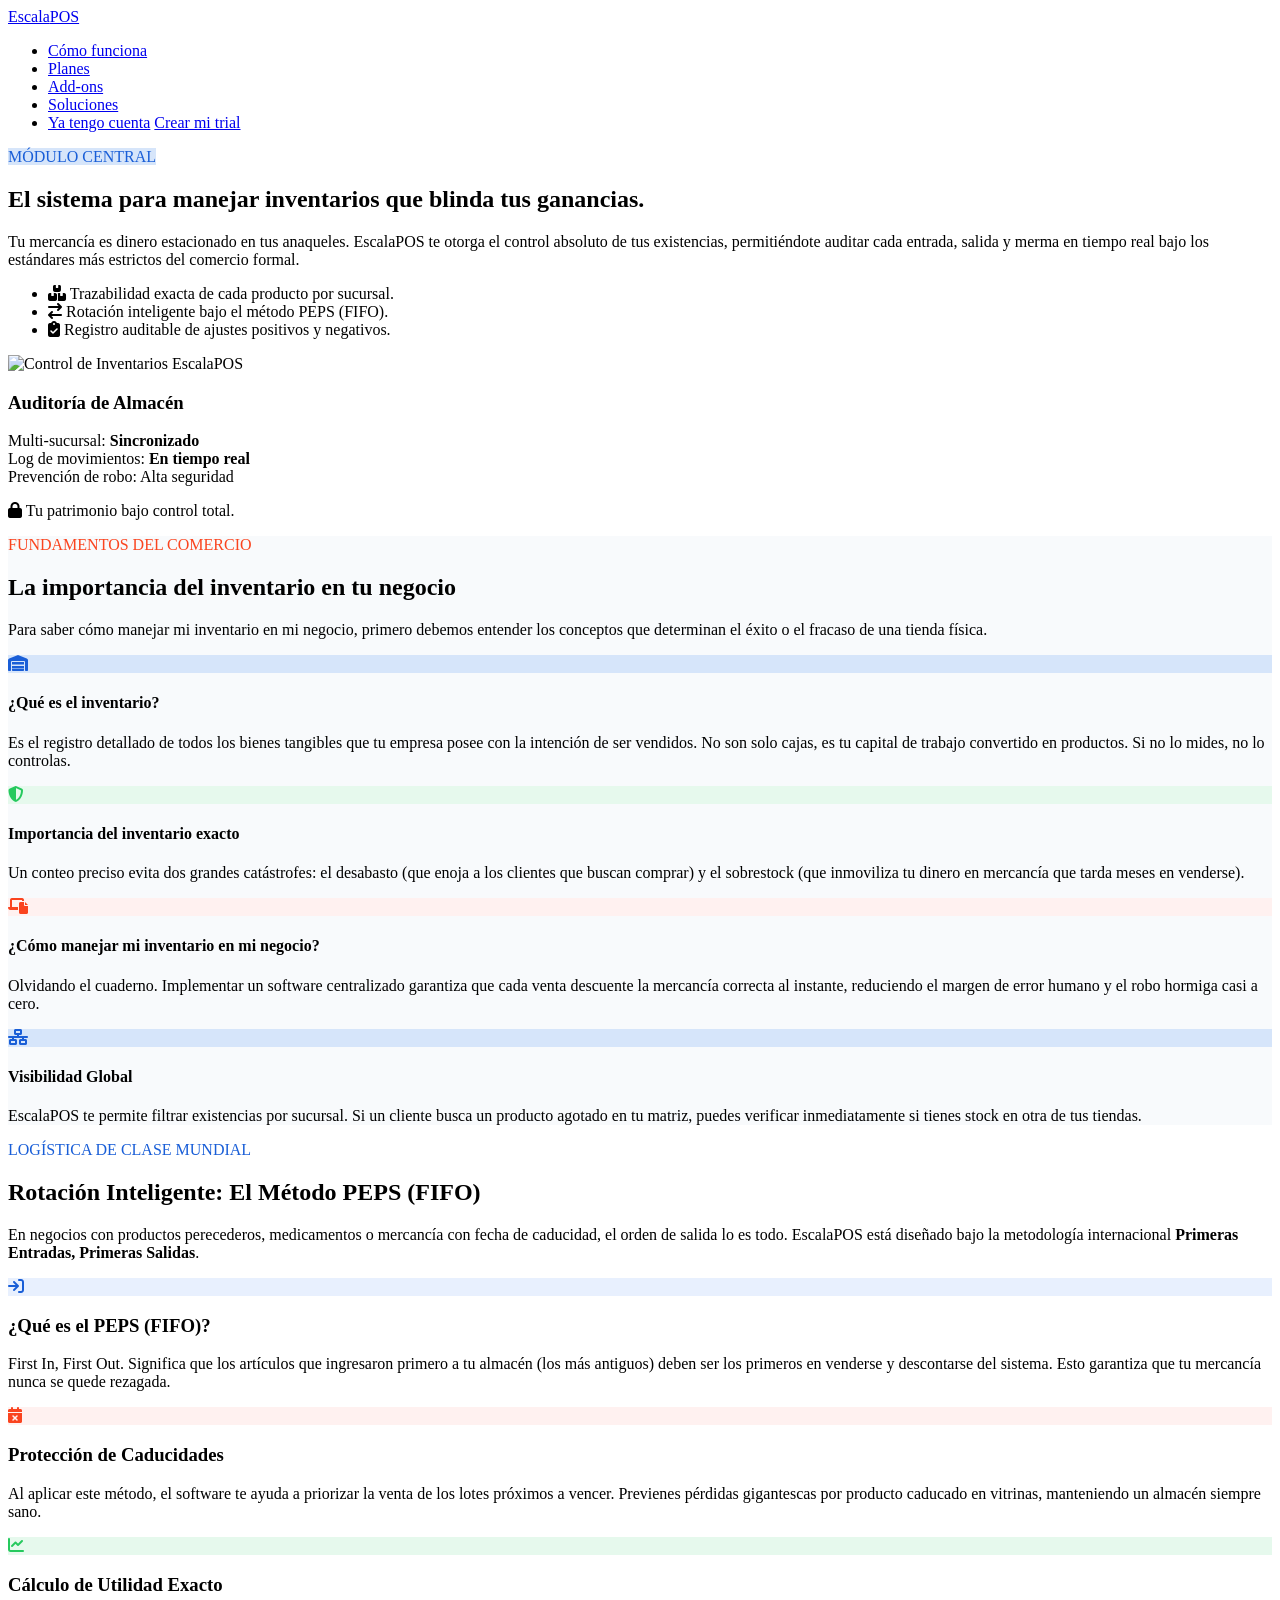
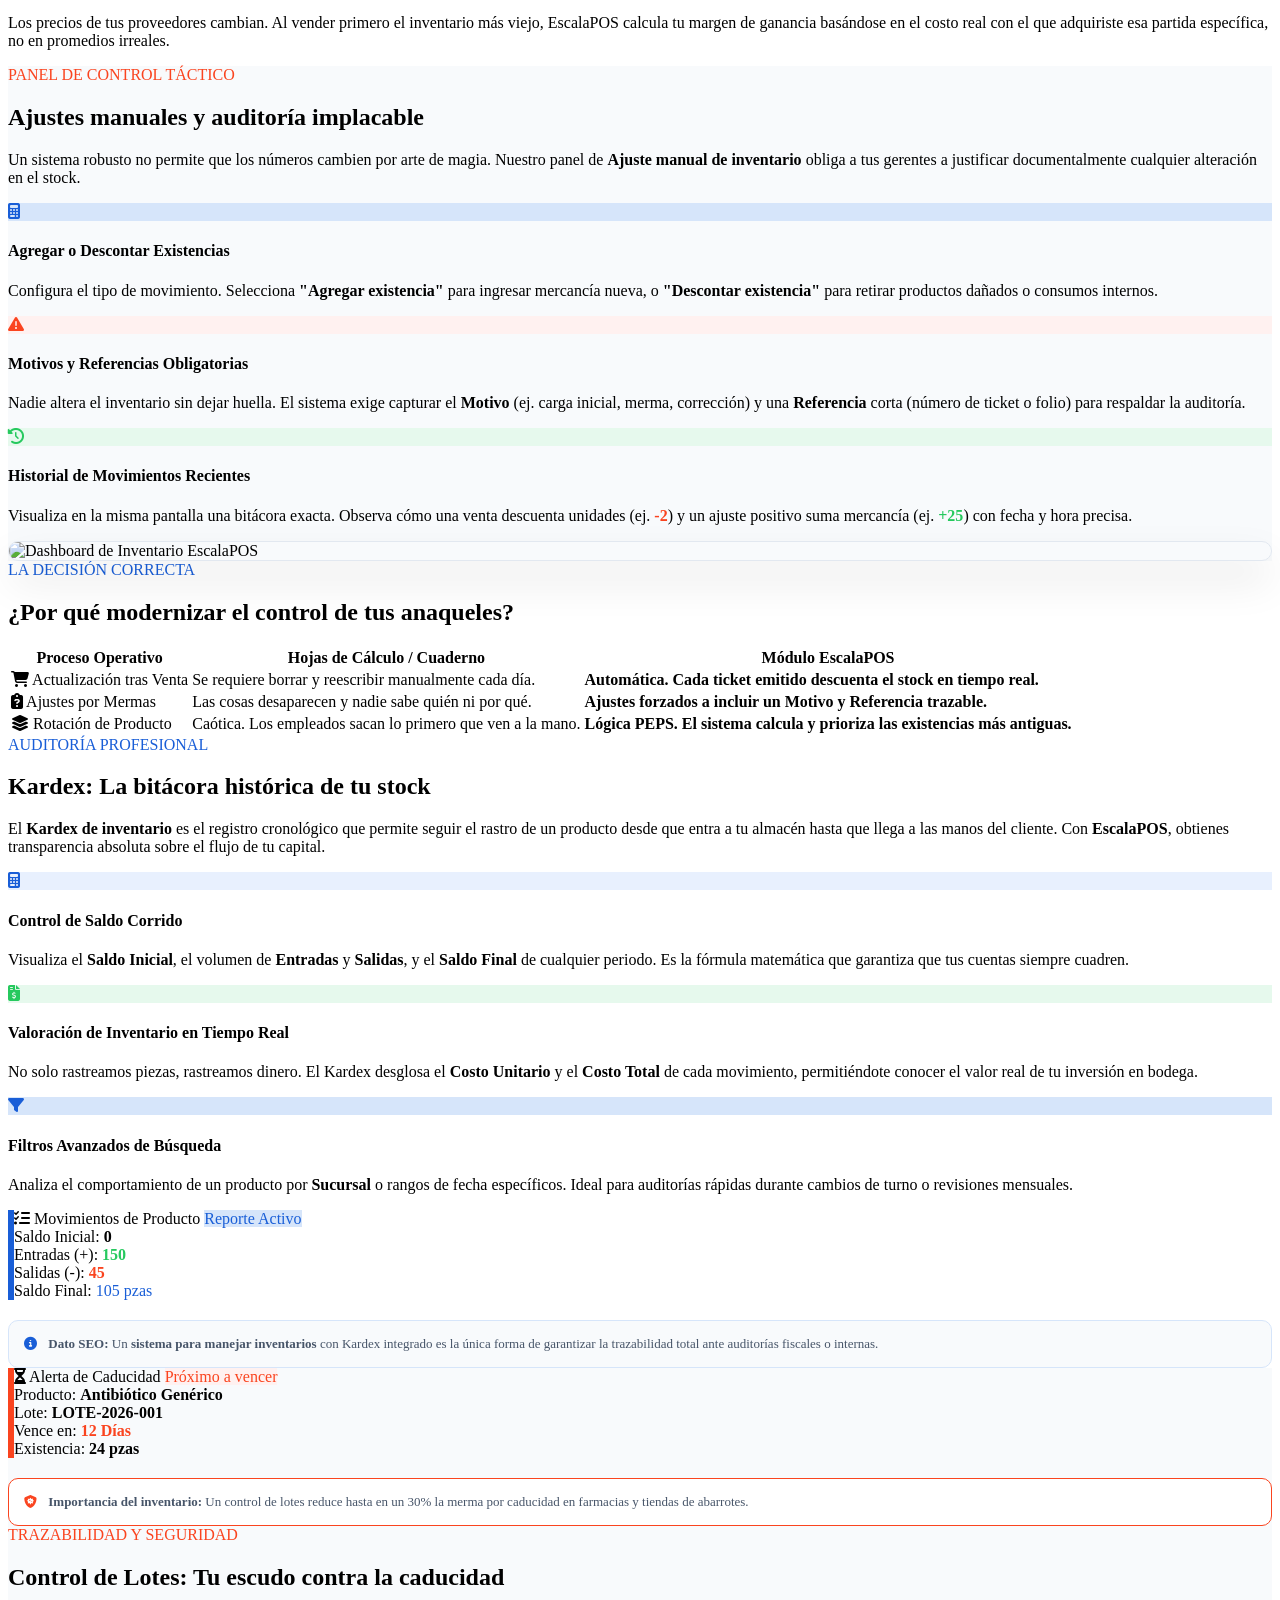
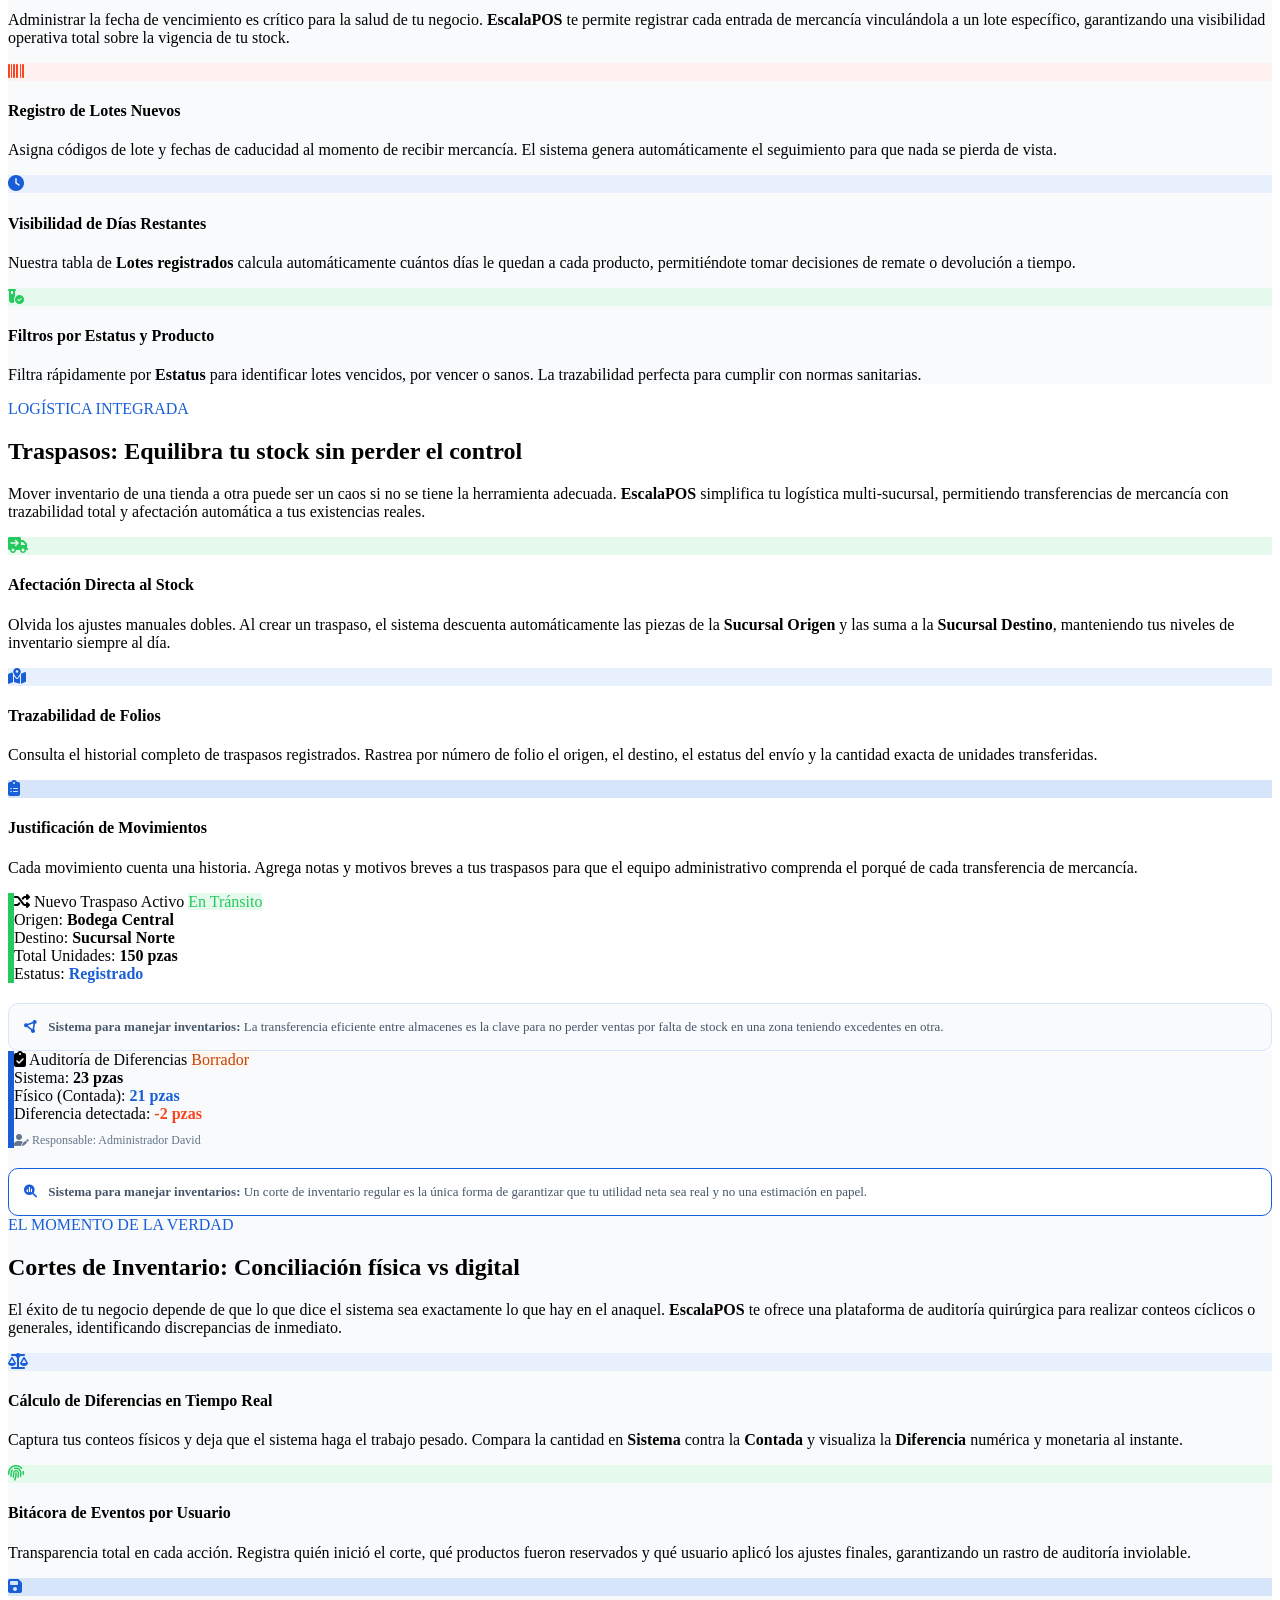
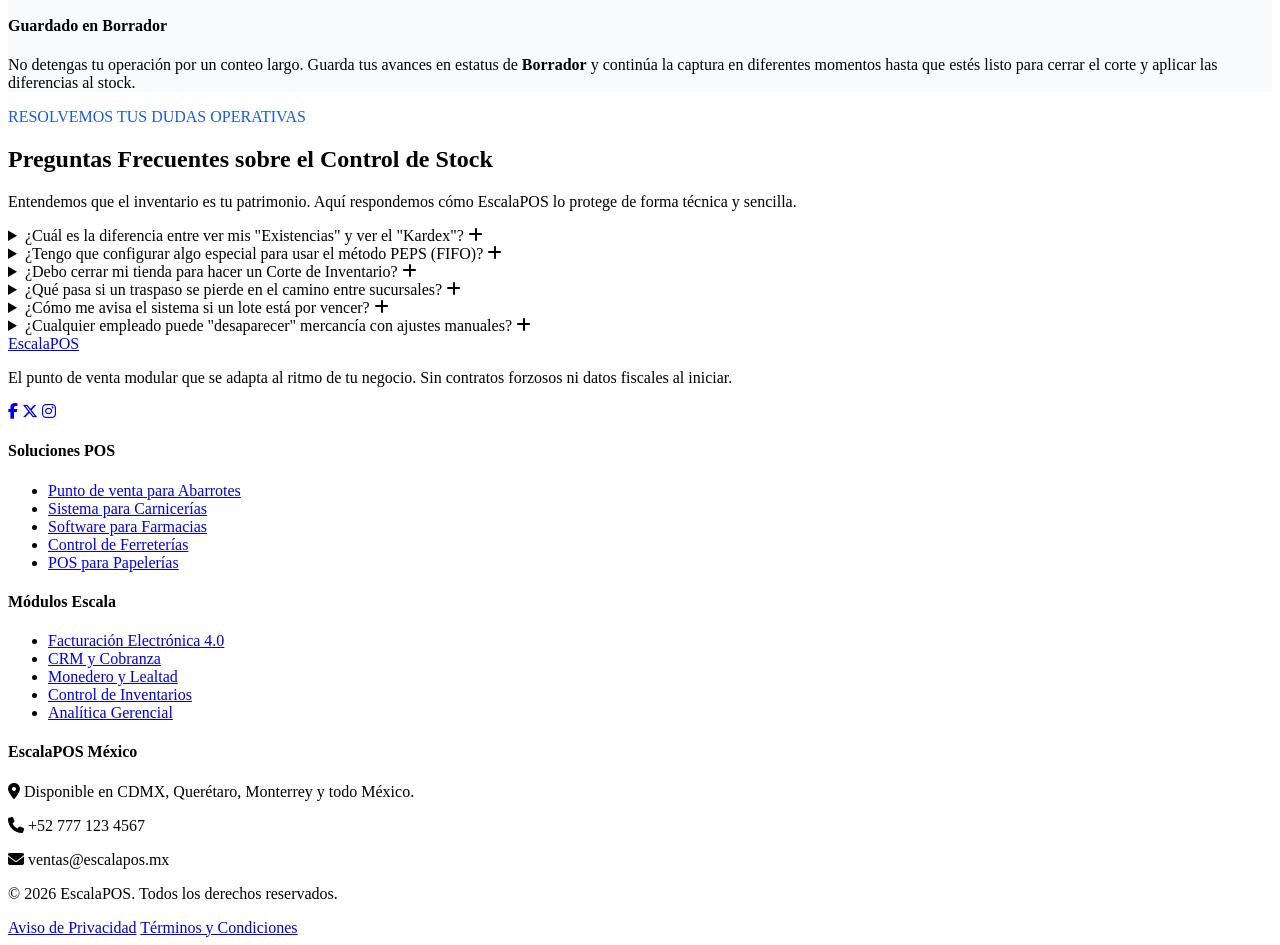
==== ModulosEscala/control-inventario.html @ 268d6146 "sitio web EscalaPos" ====
<!DOCTYPE html>
<html lang="es">
<head>
    <meta charset="UTF-8">
    <meta name="viewport" content="width=device-width, initial-scale=1.0">
    <title>Sistema para Manejar Inventarios y Control PEPS | EscalaPOS</title>
    <meta name="description" content="Descubre cómo manejar el inventario de tu negocio con EscalaPOS. Control exacto de existencias, método PEPS (FIFO) y auditoría en tiempo real.">
    <link href="https://fonts.googleapis.com/css2?family=Poppins:wght@300;400;500;600;700;800&display=swap" rel="stylesheet">
    <link rel="stylesheet" href="https://cdnjs.cloudflare.com/ajax/libs/font-awesome/6.5.1/css/all.min.css">
    <link rel="stylesheet" href="styles.css">
</head>
<body>

    <header class="main-navbar">
    <div class="container nav-container">
        <a href="#" class="logo">Escala<span>POS</span></a>
        
        <div class="menu-toggle" id="mobile-menu">
            <span class="bar"></span>
            <span class="bar"></span>
            <span class="bar"></span>
        </div>

        <nav class="nav-menu">
            <ul class="nav-list">
                <li><a href="#pasos" class="nav-link">Cómo funciona</a></li>
                <li><a href="#precios" class="nav-link">Planes</a></li>
                <li><a href="#modulos" class="nav-link">Add-ons</a></li>
                <li><a href="#soluciones" class="nav-link">Soluciones</a></li>
                <li class="nav-btns">
                    <a href="#" class="btn-login">Ya tengo cuenta</a>
                    <a href="#" class="btn-trial-nav">Crear mi trial</a>
                </li>
            </ul>
        </nav>
    </div>
</header>

    <section class="hero-extension">
        <div class="container grid-hero">
            <div class="hero-text">
                <span class="badge-trial" style="background-color: #d6e5fa; color: #195ed7;">MÓDULO CENTRAL</span>
                <h1>El <strong>sistema para manejar inventarios</strong> que blinda tus ganancias.</h1>
                <p>Tu mercancía es dinero estacionado en tus anaqueles. EscalaPOS te otorga el control absoluto de tus existencias, permitiéndote auditar cada entrada, salida y merma en tiempo real bajo los estándares más estrictos del comercio formal.</p>
                
                <ul class="hero-bullets">
                    <li><i class="fa-solid fa-boxes-stacked"></i> Trazabilidad exacta de cada producto por sucursal.</li>
                    <li><i class="fa-solid fa-arrow-right-arrow-left"></i> Rotación inteligente bajo el método PEPS (FIFO).</li>
                    <li><i class="fa-solid fa-clipboard-check"></i> Registro auditable de ajustes positivos y negativos.</li>
                </ul>
            </div>

            <div class="preselection-container">
                <div class="preselection-flex">
                    <div class="preselection-image">
                        <img src="https://via.placeholder.com/500x400/e8f0fe/195ed7?text=EscalaPOS+Inventarios" alt="Control de Inventarios EscalaPOS">
                    </div>
                    <div class="preselection-card">
                        <div class="pre-header">
                            <h3>Auditoría de Almacén</h3>
                        </div>
                        <div class="pre-body">
                            <div class="pre-item">
                                <span>Multi-sucursal:</span>
                                <strong>Sincronizado</strong>
                            </div>
                            <div class="pre-item">
                                <span>Log de movimientos:</span>
                                <strong>En tiempo real</strong>
                            </div>
                            <div class="pre-item">
                                <span>Prevención de robo:</span>
                                <span class="text-muted">Alta seguridad</span>
                            </div>
                        </div>
                        <div class="pre-footer">
                            <p><i class="fa-solid fa-lock"></i> Tu patrimonio bajo control total.</p>
                        </div>
                    </div>
                </div>
            </div>
        </div>
    </section>

    <section class="challenges-section" id="conceptos-seo" style="background-color: #f8fafc;">
        <div class="container">
            <div class="section-header text-center">
                <span class="sub-title" style="color: #fa441f;">FUNDAMENTOS DEL COMERCIO</span>
                <h2 class="section-title">La importancia del inventario en tu negocio</h2>
                <p class="section-desc">Para saber cómo manejar mi inventario en mi negocio, primero debemos entender los conceptos que determinan el éxito o el fracaso de una tienda física.</p>
            </div>

            <div class="challenges-compact-grid">
                <div class="challenge-row">
                    <div class="chal-icon" style="background: #d6e5fa; color: #195ed7;">
                        <i class="fa-solid fa-warehouse"></i>
                    </div>
                    <div class="chal-text">
                        <h4>¿Qué es el inventario?</h4>
                        <p>Es el registro detallado de todos los bienes tangibles que tu empresa posee con la intención de ser vendidos. No son solo cajas, es tu capital de trabajo convertido en productos. Si no lo mides, no lo controlas.</p>
                    </div>
                </div>

                <div class="challenge-row">
                    <div class="chal-icon" style="background: #e6f9ed; color: #26c95e;">
                        <i class="fa-solid fa-shield-halved"></i>
                    </div>
                    <div class="chal-text">
                        <h4>Importancia del inventario exacto</h4>
                        <p>Un conteo preciso evita dos grandes catástrofes: el desabasto (que enoja a los clientes que buscan comprar) y el sobrestock (que inmoviliza tu dinero en mercancía que tarda meses en venderse).</p>
                    </div>
                </div>

                <div class="challenge-row">
                    <div class="chal-icon" style="background: #fff1f0; color: #fa441f;">
                        <i class="fa-solid fa-laptop-file"></i>
                    </div>
                    <div class="chal-text">
                        <h4>¿Cómo manejar mi inventario en mi negocio?</h4>
                        <p>Olvidando el cuaderno. Implementar un software centralizado garantiza que cada venta descuente la mercancía correcta al instante, reduciendo el margen de error humano y el robo hormiga casi a cero.</p>
                    </div>
                </div>

                <div class="challenge-row">
                    <div class="chal-icon" style="background: #d6e5fa; color: #195ed7;">
                        <i class="fa-solid fa-network-wired"></i>
                    </div>
                    <div class="chal-text">
                        <h4>Visibilidad Global</h4>
                        <p>EscalaPOS te permite filtrar existencias por sucursal. Si un cliente busca un producto agotado en tu matriz, puedes verificar inmediatamente si tienes stock en otra de tus tiendas.</p>
                    </div>
                </div>
            </div>
        </div>
    </section>

    <section class="pos-importance" id="metodo-peps" style="background-color: #ffffff;">
        <div class="container">
            <div class="section-header text-center">
                <span class="sub-title" style="color: #195ed7;">LOGÍSTICA DE CLASE MUNDIAL</span>
                <h2 class="section-title">Rotación Inteligente: El Método PEPS (FIFO)</h2>
                <p class="section-desc">En negocios con productos perecederos, medicamentos o mercancía con fecha de caducidad, el orden de salida lo es todo. EscalaPOS está diseñado bajo la metodología internacional <strong>Primeras Entradas, Primeras Salidas</strong>.</p>
            </div>

            <div class="importance-grid">
                
                <div class="importance-card">
                    <div class="card-icon-circle" style="background: #e8f0fe; color: #195ed7;">
                        <i class="fa-solid fa-arrow-right-to-bracket"></i>
                    </div>
                    <h3>¿Qué es el PEPS (FIFO)?</h3>
                    <p>First In, First Out. Significa que los artículos que ingresaron primero a tu almacén (los más antiguos) deben ser los primeros en venderse y descontarse del sistema. Esto garantiza que tu mercancía nunca se quede rezagada.</p>
                </div>

                <div class="importance-card">
                    <div class="card-icon-circle" style="background: #fff1f0; color: #fa441f;">
                        <i class="fa-solid fa-calendar-xmark"></i>
                    </div>
                    <h3>Protección de Caducidades</h3>
                    <p>Al aplicar este método, el software te ayuda a priorizar la venta de los lotes próximos a vencer. Previenes pérdidas gigantescas por producto caducado en vitrinas, manteniendo un almacén siempre sano.</p>
                </div>

                <div class="importance-card">
                    <div class="card-icon-circle" style="background: #e6f9ed; color: #26c95e;">
                        <i class="fa-solid fa-chart-line"></i>
                    </div>
                    <h3>Cálculo de Utilidad Exacto</h3>
                    <p>Los precios de tus proveedores cambian. Al vender primero el inventario más viejo, EscalaPOS calcula tu margen de ganancia basándose en el costo real con el que adquiriste esa partida específica, no en promedios irreales.</p>
                </div>

            </div>
        </div>
    </section>

    <section class="cash-control-section" id="ajustes-manuales" style="background-color: #f8fafc;">
        <div class="container">
            <div class="grid-control">
                <div class="control-content">
                    <span class="sub-title" style="color: #fa441f;">PANEL DE CONTROL TÁCTICO</span>
                    <h2 class="section-title">Ajustes manuales y auditoría implacable</h2>
                    <p class="section-desc">Un sistema robusto no permite que los números cambien por arte de magia. Nuestro panel de <strong>Ajuste manual de inventario</strong> obliga a tus gerentes a justificar documentalmente cualquier alteración en el stock.</p>
                    
                    <div class="importance-list">
                        <div class="challenge-row" style="margin-bottom: 15px;">
                            <div class="chal-icon" style="background: #d6e5fa; color: #195ed7;">
                                <i class="fa-solid fa-calculator"></i>
                            </div>
                            <div class="chal-text">
                                <h4>Agregar o Descontar Existencias</h4>
                                <p>Configura el tipo de movimiento. Selecciona <strong>"Agregar existencia"</strong> para ingresar mercancía nueva, o <strong>"Descontar existencia"</strong> para retirar productos dañados o consumos internos.</p>
                            </div>
                        </div>

                        <div class="challenge-row" style="margin-bottom: 15px;">
                            <div class="chal-icon" style="background: #fff1f0; color: #fa441f;">
                                <i class="fa-solid fa-triangle-exclamation"></i>
                            </div>
                            <div class="chal-text">
                                <h4>Motivos y Referencias Obligatorias</h4>
                                <p>Nadie altera el inventario sin dejar huella. El sistema exige capturar el <strong>Motivo</strong> (ej. carga inicial, merma, corrección) y una <strong>Referencia</strong> corta (número de ticket o folio) para respaldar la auditoría.</p>
                            </div>
                        </div>

                        <div class="challenge-row">
                            <div class="chal-icon" style="background: #e6f9ed; color: #26c95e;">
                                <i class="fa-solid fa-clock-rotate-left"></i>
                            </div>
                            <div class="chal-text">
                                <h4>Historial de Movimientos Recientes</h4>
                                <p>Visualiza en la misma pantalla una bitácora exacta. Observa cómo una venta descuenta unidades (ej. <span style="color: #fa441f; font-weight: 700;">-2</span>) y un ajuste positivo suma mercancía (ej. <span style="color: #26c95e; font-weight: 700;">+25</span>) con fecha y hora precisa.</p>
                            </div>
                        </div>
                    </div>
                </div>

                <div class="control-visual">
                    <div class="image-placeholder-pharmacy" style="position: relative; border-radius: 20px; overflow: hidden; box-shadow: 0 20px 40px rgba(0,0,0,0.1); border: 1px solid #e2e8f0;">
                        <img src="assets/img/interfaz-inventario-escalapos.png" alt="Dashboard de Inventario EscalaPOS" style="width: 100%; display: block;">
                        
                        <div class="floating-badge" style="position: absolute; top: 20px; right: 20px; background: #195ed7; color: white; padding: 10px 15px; border-radius: 8px; font-weight: 700; font-size: 13px; display: flex; align-items: center; gap: 8px;">
                            <i class="fa-solid fa-shield"></i>
                            <span>Auditoría Activa</span>
                        </div>
                    </div>
                </div>
            </div>
        </div>
    </section>

    <section class="pos-importance" id="comparativa-inventario" style="background-color: #ffffff;">
        <div class="container">
            <div class="section-header text-center">
                <span class="sub-title" style="color: #195ed7;">LA DECISIÓN CORRECTA</span>
                <h2 class="section-title">¿Por qué modernizar el control de tus anaqueles?</h2>
            </div>

            <div class="table-responsive">
                <table class="escala-table">
                    <thead>
                        <tr>
                            <th>Proceso Operativo</th>
                            <th>Hojas de Cálculo / Cuaderno</th>
                            <th class="highlight-col">Módulo EscalaPOS</th>
                        </tr>
                    </thead>
                    <tbody>
                        <tr>
                            <td class="feature-name"><i class="fa-solid fa-cart-shopping"></i> Actualización tras Venta</td>
                            <td>Se requiere borrar y reescribir manualmente cada día.</td>
                            <td class="highlight-col"><strong>Automática. Cada ticket emitido descuenta el stock en tiempo real.</strong></td>
                        </tr>
                        <tr>
                            <td class="feature-name"><i class="fa-solid fa-clipboard-question"></i> Ajustes por Mermas</td>
                            <td>Las cosas desaparecen y nadie sabe quién ni por qué.</td>
                            <td class="highlight-col"><strong>Ajustes forzados a incluir un Motivo y Referencia trazable.</strong></td>
                        </tr>
                        <tr>
                            <td class="feature-name"><i class="fa-solid fa-layer-group"></i> Rotación de Producto</td>
                            <td>Caótica. Los empleados sacan lo primero que ven a la mano.</td>
                            <td class="highlight-col"><strong>Lógica PEPS. El sistema calcula y prioriza las existencias más antiguas.</strong></td>
                        </tr>
                    </tbody>
                </table>
            </div>
        </div>
    </section>
    <section class="cash-control-section" id="kardex-inventario" style="background-color: #ffffff;">
    <div class="container">
        <div class="grid-control">
            <div class="control-content">
                <span class="sub-title" style="color: #195ed7;">AUDITORÍA PROFESIONAL</span>
                <h2 class="section-title">Kardex: La bitácora histórica de tu stock</h2>
                <p class="section-desc">El <strong>Kardex de inventario</strong> es el registro cronológico que permite seguir el rastro de un producto desde que entra a tu almacén hasta que llega a las manos del cliente. Con <strong>EscalaPOS</strong>, obtienes transparencia absoluta sobre el flujo de tu capital.</p>
                
                <div class="importance-list">
                    <div class="challenge-row" style="margin-bottom: 15px;">
                        <div class="chal-icon" style="background: #e8f0fe; color: #195ed7;">
                            <i class="fa-solid fa-calculator"></i>
                        </div>
                        <div class="chal-text">
                            <h4>Control de Saldo Corrido</h4>
                            <p>Visualiza el <strong>Saldo Inicial</strong>, el volumen de <strong>Entradas</strong> y <strong>Salidas</strong>, y el <strong>Saldo Final</strong> de cualquier periodo. Es la fórmula matemática que garantiza que tus cuentas siempre cuadren.</p>
                        </div>
                    </div>

                    <div class="challenge-row" style="margin-bottom: 15px;">
                        <div class="chal-icon" style="background: #e6f9ed; color: #26c95e;">
                            <i class="fa-solid fa-file-invoice-dollar"></i>
                        </div>
                        <div class="chal-text">
                            <h4>Valoración de Inventario en Tiempo Real</h4>
                            <p>No solo rastreamos piezas, rastreamos dinero. El Kardex desglosa el <strong>Costo Unitario</strong> y el <strong>Costo Total</strong> de cada movimiento, permitiéndote conocer el valor real de tu inversión en bodega.</p>
                        </div>
                    </div>

                    <div class="challenge-row">
                        <div class="chal-icon" style="background: #d6e5fa; color: #195ed7;">
                            <i class="fa-solid fa-filter"></i>
                        </div>
                        <div class="chal-text">
                            <h4>Filtros Avanzados de Búsqueda</h4>
                            <p>Analiza el comportamiento de un producto por <strong>Sucursal</strong> o rangos de fecha específicos. Ideal para auditorías rápidas durante cambios de turno o revisiones mensuales.</p>
                        </div>
                    </div>
                </div>
            </div>

            <div class="control-visual">
                <div class="report-card" style="border-left: 6px solid #195ed7;">
                    <div class="report-header">
                        <span><i class="fa-solid fa-list-check"></i> Movimientos de Producto</span>
                        <span class="status-badge" style="background: #d6e5fa; color: #195ed7;">Reporte Activo</span>
                    </div>
                    <div class="report-body">
                        <div class="report-row"><span>Saldo Inicial:</span> <strong>0</strong></div>
                        <div class="report-row"><span>Entradas (+):</span> <strong style="color: #26c95e;">150</strong></div>
                        <div class="report-row"><span>Salidas (-):</span> <strong style="color: #fa441f;">45</strong></div>
                        <div class="report-divider"></div>
                        <div class="report-row total">
                            <span>Saldo Final:</span>
                            <span class="total-amount" style="color: #195ed7;">105 pzas</span>
                        </div>
                    </div>
                </div>
                
                <div class="info-badge-slim" style="margin-top: 20px; background: #f8fafc; border: 1px solid #d6e5fa; padding: 15px; border-radius: 10px;">
                    <p style="font-size: 13px; color: #475569; margin: 0;">
                        <i class="fa-solid fa-circle-info" style="color: #195ed7; margin-right: 8px;"></i>
                        <strong>Dato SEO:</strong> Un <strong>sistema para manejar inventarios</strong> con Kardex integrado es la única forma de garantizar la trazabilidad total ante auditorías fiscales o internas.
                    </p>
                </div>
            </div>
        </div>
    </div>
</section>
<section class="challenges-section" id="lotes-caducidad" style="background-color: #f8fafc;">
    <div class="container">
        <div class="grid-control">
            
            <div class="control-visual">
                <div class="report-card" style="border-left: 6px solid #fa441f;">
                    <div class="report-header">
                        <span><i class="fa-solid fa-hourglass-half"></i> Alerta de Caducidad</span>
                        <span class="status-badge" style="background: #fff1f0; color: #fa441f;">Próximo a vencer</span>
                    </div>
                    <div class="report-body">
                        <div class="report-row"><span>Producto:</span> <strong>Antibiótico Genérico</strong></div>
                        <div class="report-row"><span>Lote:</span> <strong>LOTE-2026-001</strong></div>
                        <div class="report-divider"></div>
                        <div class="report-row">
                            <span>Vence en:</span>
                            <span style="color: #fa441f; font-weight: 700;">12 Días</span>
                        </div>
                        <div class="report-row"><span>Existencia:</span> <strong>24 pzas</strong></div>
                    </div>
                </div>

                <div class="info-badge-slim" style="margin-top: 20px; background: #ffffff; border: 1px solid #fa441f; padding: 15px; border-radius: 10px;">
                    <p style="font-size: 13px; color: #475569; margin: 0;">
                        <i class="fa-solid fa-shield-virus" style="color: #fa441f; margin-right: 8px;"></i>
                        <strong>Importancia del inventario:</strong> Un control de lotes reduce hasta en un 30% la merma por caducidad en farmacias y tiendas de abarrotes.
                    </p>
                </div>
            </div>

            <div class="control-content">
                <span class="sub-title" style="color: #fa441f;">TRAZABILIDAD Y SEGURIDAD</span>
                <h2 class="section-title">Control de Lotes: Tu escudo contra la caducidad</h2>
                <p class="section-desc">Administrar la fecha de vencimiento es crítico para la salud de tu negocio. <strong>EscalaPOS</strong> te permite registrar cada entrada de mercancía vinculándola a un lote específico, garantizando una visibilidad operativa total sobre la vigencia de tu stock.</p>
                
                <div class="importance-list">
                    <div class="challenge-row" style="margin-bottom: 15px;">
                        <div class="chal-icon" style="background: #fff1f0; color: #fa441f;">
                            <i class="fa-solid fa-barcode"></i>
                        </div>
                        <div class="chal-text">
                            <h4>Registro de Lotes Nuevos</h4>
                            <p>Asigna códigos de lote y fechas de caducidad al momento de recibir mercancía. El sistema genera automáticamente el seguimiento para que nada se pierda de vista.</p>
                        </div>
                    </div>

                    <div class="challenge-row" style="margin-bottom: 15px;">
                        <div class="chal-icon" style="background: #e8f0fe; color: #195ed7;">
                            <i class="fa-solid fa-clock"></i>
                        </div>
                        <div class="chal-text">
                            <h4>Visibilidad de Días Restantes</h4>
                            <p>Nuestra tabla de <strong>Lotes registrados</strong> calcula automáticamente cuántos días le quedan a cada producto, permitiéndote tomar decisiones de remate o devolución a tiempo.</p>
                        </div>
                    </div>

                    <div class="challenge-row">
                        <div class="chal-icon" style="background: #e6f9ed; color: #26c95e;">
                            <i class="fa-solid fa-vial-circle-check"></i>
                        </div>
                        <div class="chal-text">
                            <h4>Filtros por Estatus y Producto</h4>
                            <p>Filtra rápidamente por <strong>Estatus</strong> para identificar lotes vencidos, por vencer o sanos. La trazabilidad perfecta para cumplir con normas sanitarias.</p>
                        </div>
                    </div>
                </div>
            </div>

        </div>
    </div>
</section>
<section class="cash-control-section" id="traspasos-sucursales" style="background-color: #ffffff;">
    <div class="container">
        <div class="grid-control">
            <div class="control-content">
                <span class="sub-title" style="color: #195ed7;">LOGÍSTICA INTEGRADA</span>
                <h2 class="section-title">Traspasos: Equilibra tu stock sin perder el control</h2>
                <p class="section-desc">Mover inventario de una tienda a otra puede ser un caos si no se tiene la herramienta adecuada. <strong>EscalaPOS</strong> simplifica tu logística multi-sucursal, permitiendo transferencias de mercancía con trazabilidad total y afectación automática a tus existencias reales.</p>
                
                <div class="importance-list">
                    <div class="challenge-row" style="margin-bottom: 15px;">
                        <div class="chal-icon" style="background: #e6f9ed; color: #26c95e;">
                            <i class="fa-solid fa-truck-arrow-right"></i>
                        </div>
                        <div class="chal-text">
                            <h4>Afectación Directa al Stock</h4>
                            <p>Olvida los ajustes manuales dobles. Al crear un traspaso, el sistema descuenta automáticamente las piezas de la <strong>Sucursal Origen</strong> y las suma a la <strong>Sucursal Destino</strong>, manteniendo tus niveles de inventario siempre al día.</p>
                        </div>
                    </div>

                    <div class="challenge-row" style="margin-bottom: 15px;">
                        <div class="chal-icon" style="background: #e8f0fe; color: #195ed7;">
                            <i class="fa-solid fa-map-location-dot"></i>
                        </div>
                        <div class="chal-text">
                            <h4>Trazabilidad de Folios</h4>
                            <p>Consulta el historial completo de traspasos registrados. Rastrea por número de folio el origen, el destino, el estatus del envío y la cantidad exacta de unidades transferidas.</p>
                        </div>
                    </div>

                    <div class="challenge-row">
                        <div class="chal-icon" style="background: #d6e5fa; color: #195ed7;">
                            <i class="fa-solid fa-clipboard-list"></i>
                        </div>
                        <div class="chal-text">
                            <h4>Justificación de Movimientos</h4>
                            <p>Cada movimiento cuenta una historia. Agrega notas y motivos breves a tus traspasos para que el equipo administrativo comprenda el porqué de cada transferencia de mercancía.</p>
                        </div>
                    </div>
                </div>
            </div>

            <div class="control-visual">
                <div class="report-card" style="border-left: 6px solid #26c95e;">
                    <div class="report-header">
                        <span><i class="fa-solid fa-shuffle"></i> Nuevo Traspaso Activo</span>
                        <span class="status-badge" style="background: #e6f9ed; color: #26c95e;">En Tránsito</span>
                    </div>
                    <div class="report-body">
                        <div class="report-row"><span>Origen:</span> <strong>Bodega Central</strong></div>
                        <div class="report-row"><span>Destino:</span> <strong>Sucursal Norte</strong></div>
                        <div class="report-divider"></div>
                        <div class="report-row"><span>Total Unidades:</span> <strong>150 pzas</strong></div>
                        <div class="report-row"><span>Estatus:</span> <strong style="color: #195ed7;">Registrado</strong></div>
                    </div>
                </div>

                <div class="info-badge-slim" style="margin-top: 20px; background: #f8fafc; border: 1px solid #d6e5fa; padding: 15px; border-radius: 10px;">
                    <p style="font-size: 13px; color: #475569; margin: 0;">
                        <i class="fa-solid fa-circle-nodes" style="color: #195ed7; margin-right: 8px;"></i>
                        <strong>Sistema para manejar inventarios:</strong> La transferencia eficiente entre almacenes es la clave para no perder ventas por falta de stock en una zona teniendo excedentes en otra.
                    </p>
                </div>
            </div>
        </div>
    </div>
</section>
<section class="challenges-section" id="cortes-inventario" style="background-color: #f8fafc;">
    <div class="container">
        <div class="grid-control">
            
            <div class="control-visual">
                <div class="report-card" style="border-left: 6px solid #195ed7;">
                    <div class="report-header">
                        <span><i class="fa-solid fa-clipboard-check"></i> Auditoría de Diferencias</span>
                        <span class="status-badge" style="background: #fff7ed; color: #c2410c;">Borrador</span>
                    </div>
                    <div class="report-body">
                        <div class="report-row"><span>Sistema:</span> <strong>23 pzas</strong></div>
                        <div class="report-row"><span>Físico (Contada):</span> <strong style="color: #195ed7;">21 pzas</strong></div>
                        <div class="report-divider"></div>
                        <div class="report-row">
                            <span>Diferencia detectada:</span>
                            <span style="color: #fa441f; font-weight: 700;">-2 pzas</span>
                        </div>
                        <div class="report-divider"></div>
                        <div class="report-footer" style="padding-top: 10px; font-size: 12px; color: #64748b;">
                            <i class="fa-solid fa-user-pen"></i> Responsable: Administrador David
                        </div>
                    </div>
                </div>

                <div class="info-badge-slim" style="margin-top: 20px; background: #ffffff; border: 1px solid #195ed7; padding: 15px; border-radius: 10px;">
                    <p style="font-size: 13px; color: #475569; margin: 0;">
                        <i class="fa-solid fa-magnifying-glass-chart" style="color: #195ed7; margin-right: 8px;"></i>
                        <strong>Sistema para manejar inventarios:</strong> Un corte de inventario regular es la única forma de garantizar que tu utilidad neta sea real y no una estimación en papel.
                    </p>
                </div>
            </div>

            <div class="control-content">
                <span class="sub-title" style="color: #195ed7;">EL MOMENTO DE LA VERDAD</span>
                <h2 class="section-title">Cortes de Inventario: Conciliación física vs digital</h2>
                <p class="section-desc">El éxito de tu negocio depende de que lo que dice el sistema sea exactamente lo que hay en el anaquel. <strong>EscalaPOS</strong> te ofrece una plataforma de auditoría quirúrgica para realizar conteos cíclicos o generales, identificando discrepancias de inmediato.</p>
                
                <div class="importance-list">
                    <div class="challenge-row" style="margin-bottom: 15px;">
                        <div class="chal-icon" style="background: #e8f0fe; color: #195ed7;">
                            <i class="fa-solid fa-scale-balanced"></i>
                        </div>
                        <div class="chal-text">
                            <h4>Cálculo de Diferencias en Tiempo Real</h4>
                            <p>Captura tus conteos físicos y deja que el sistema haga el trabajo pesado. Compara la cantidad en <strong>Sistema</strong> contra la <strong>Contada</strong> y visualiza la <strong>Diferencia</strong> numérica y monetaria al instante.</p>
                        </div>
                    </div>

                    <div class="challenge-row" style="margin-bottom: 15px;">
                        <div class="chal-icon" style="background: #e6f9ed; color: #26c95e;">
                            <i class="fa-solid fa-fingerprint"></i>
                        </div>
                        <div class="chal-text">
                            <h4>Bitácora de Eventos por Usuario</h4>
                            <p>Transparencia total en cada acción. Registra quién inició el corte, qué productos fueron reservados y qué usuario aplicó los ajustes finales, garantizando un rastro de auditoría inviolable.</p>
                        </div>
                    </div>

                    <div class="challenge-row">
                        <div class="chal-icon" style="background: #d6e5fa; color: #195ed7;">
                            <i class="fa-solid fa-floppy-disk"></i>
                        </div>
                        <div class="chal-text">
                            <h4>Guardado en Borrador</h4>
                            <p>No detengas tu operación por un conteo largo. Guarda tus avances en estatus de <strong>Borrador</strong> y continúa la captura en diferentes momentos hasta que estés listo para cerrar el corte y aplicar las diferencias al stock.</p>
                        </div>
                    </div>
                </div>
            </div>

        </div>
    </div>
</section>

    <section class="faq-section" id="faq-inventarios-pro">
    <div class="container">
        <div class="section-header text-center">
            <span class="sub-title" style="color: #195ed7;">RESOLVEMOS TUS DUDAS OPERATIVAS</span>
            <h2 class="section-title">Preguntas Frecuentes sobre el Control de Stock</h2>
            <p class="section-desc">Entendemos que el inventario es tu patrimonio. Aquí respondemos cómo EscalaPOS lo protege de forma técnica y sencilla.</p>
        </div>

        <div class="faq-grid">
            <details class="faq-item">
                <summary>
                    <span>¿Cuál es la diferencia entre ver mis "Existencias" y ver el "Kardex"?</span>
                    <i class="fa-solid fa-plus"></i>
                </summary>
                <div class="faq-answer">
                    <p>Las <strong>Existencias</strong> te dicen cuánto tienes hoy. El <strong>Kardex</strong> te cuenta la historia completa: te muestra con fecha y hora quién compró, quién vendió y qué ajustes se hicieron. Es la herramienta que usas cuando algo no te cuadra y necesitas encontrar el error exacto.</p>
                </div>
            </details>

            <details class="faq-item">
                <summary>
                    <span>¿Tengo que configurar algo especial para usar el método PEPS (FIFO)?</span>
                    <i class="fa-solid fa-plus"></i>
                </summary>
                <div class="faq-answer">
                    <p>No, el sistema ya viene programado con esa lógica de negocio. <strong>EscalaPOS</strong> prioriza automáticamente la salida de la mercancía que entró primero a tu almacén. Esto es vital para asegurar que tus costos y utilidades sean reales y que tu stock siempre esté fresco.</p>
                </div>
            </details>

            <details class="faq-item">
                <summary>
                    <span>¿Debo cerrar mi tienda para hacer un Corte de Inventario?</span>
                    <i class="fa-solid fa-plus"></i>
                </summary>
                <div class="faq-answer">
                    <p>No es necesario. Gracias a la función de <strong>"Borrador"</strong>, puedes iniciar un conteo de una zona específica (por ejemplo, el pasillo de tornillería) mientras sigues vendiendo en caja. El sistema registrará los movimientos y te permitirá conciliar las diferencias al finalizar el conteo sin detener tu venta.</p>
                </div>
            </details>

            <details class="faq-item">
                <summary>
                    <span>¿Qué pasa si un traspaso se pierde en el camino entre sucursales?</span>
                    <i class="fa-solid fa-plus"></i>
                </summary>
                <div class="faq-answer">
                    <p>Cada traspaso genera un <strong>Folio Único</strong> de seguimiento. El sistema marca el movimiento como "Registrado" en la salida y requiere una confirmación en la sucursal destino. Esto crea un rastro de auditoría donde puedes ver qué usuario envió y quién debería haber recibido, eliminando las pérdidas "misteriosas".</p>
                </div>
            </details>

            <details class="faq-item">
                <summary>
                    <span>¿Cómo me avisa el sistema si un lote está por vencer?</span>
                    <i class="fa-solid fa-plus"></i>
                </summary>
                <div class="faq-answer">
                    <p>En el módulo de <strong>Lotes con Vencimiento</strong>, el sistema organiza tus productos por "Días restantes". Podrás ver alertas visuales en color rojo para aquellos productos que caducan pronto, permitiéndote crear promociones de salida rápida antes de que se conviertan en merma.</p>
                </div>
            </details>

            <details class="faq-item">
                <summary>
                    <span>¿Cualquier empleado puede "desaparecer" mercancía con ajustes manuales?</span>
                    <i class="fa-solid fa-plus"></i>
                </summary>
                <div class="faq-answer">
                    <p>Absolutamente no. Los <strong>Ajustes Manuales</strong> están protegidos por permisos de usuario. Además, el sistema obliga a capturar un "Motivo" y una "Referencia". Si un administrador intenta ajustar el stock, quedará grabado en la bitácora de eventos con su nombre, fecha y hora exacta.</p>
                </div>
            </details>
        </div>
    </div>
</section>
    <footer class="footer-seo">
    <div class="container grid-footer">
        <div class="footer-col brand-col">
            <a href="#" class="logo">Escala<span>POS</span></a>
            <p>El punto de venta modular que se adapta al ritmo de tu negocio. Sin contratos forzosos ni datos fiscales al iniciar.</p>
            <div class="social-links">
                <a href="#"><i class="fa-brands fa-facebook-f"></i></a>
                <a href="#"><i class="fa-brands fa-x-twitter"></i></a>
                <a href="#"><i class="fa-brands fa-instagram"></i></a>
            </div>
        </div>

        <div class="footer-col">
            <h4>Soluciones POS</h4>
            <ul>
                <li><a href="#">Punto de venta para Abarrotes</a></li>
                <li><a href="#">Sistema para Carnicerías</a></li>
                <li><a href="#">Software para Farmacias</a></li>
                <li><a href="#">Control de Ferreterías</a></li>
                <li><a href="#">POS para Papelerías</a></li>
            </ul>
        </div>

        <div class="footer-col">
            <h4>Módulos Escala</h4>
            <ul>
                <li><a href="#">Facturación Electrónica 4.0</a></li>
                <li><a href="#">CRM y Cobranza</a></li>
                <li><a href="#">Monedero y Lealtad</a></li>
                <li><a href="#">Control de Inventarios</a></li>
                <li><a href="#">Analítica Gerencial</a></li>
            </ul>
        </div>

        <div class="footer-col">
            <h4>EscalaPOS México</h4>
            <p><i class="fa-solid fa-location-dot"></i> Disponible en CDMX, Querétaro, Monterrey y todo México.</p>
            <p><i class="fa-solid fa-phone"></i> +52 777 123 4567</p>
            <p><i class="fa-solid fa-envelope"></i> ventas@escalapos.mx</p>
        </div>
    </div>

    <div class="footer-bottom">
        <div class="container bottom-flex">
            <p>&copy; 2026 EscalaPOS. Todos los derechos reservados.</p>
            <div class="legal-links">
                <a href="#">Aviso de Privacidad</a>
                <a href="#">Términos y Condiciones</a>
            </div>
        </div>
    </div>
</footer>

    <script src="scriptl.js"></script>

</body>
</html>
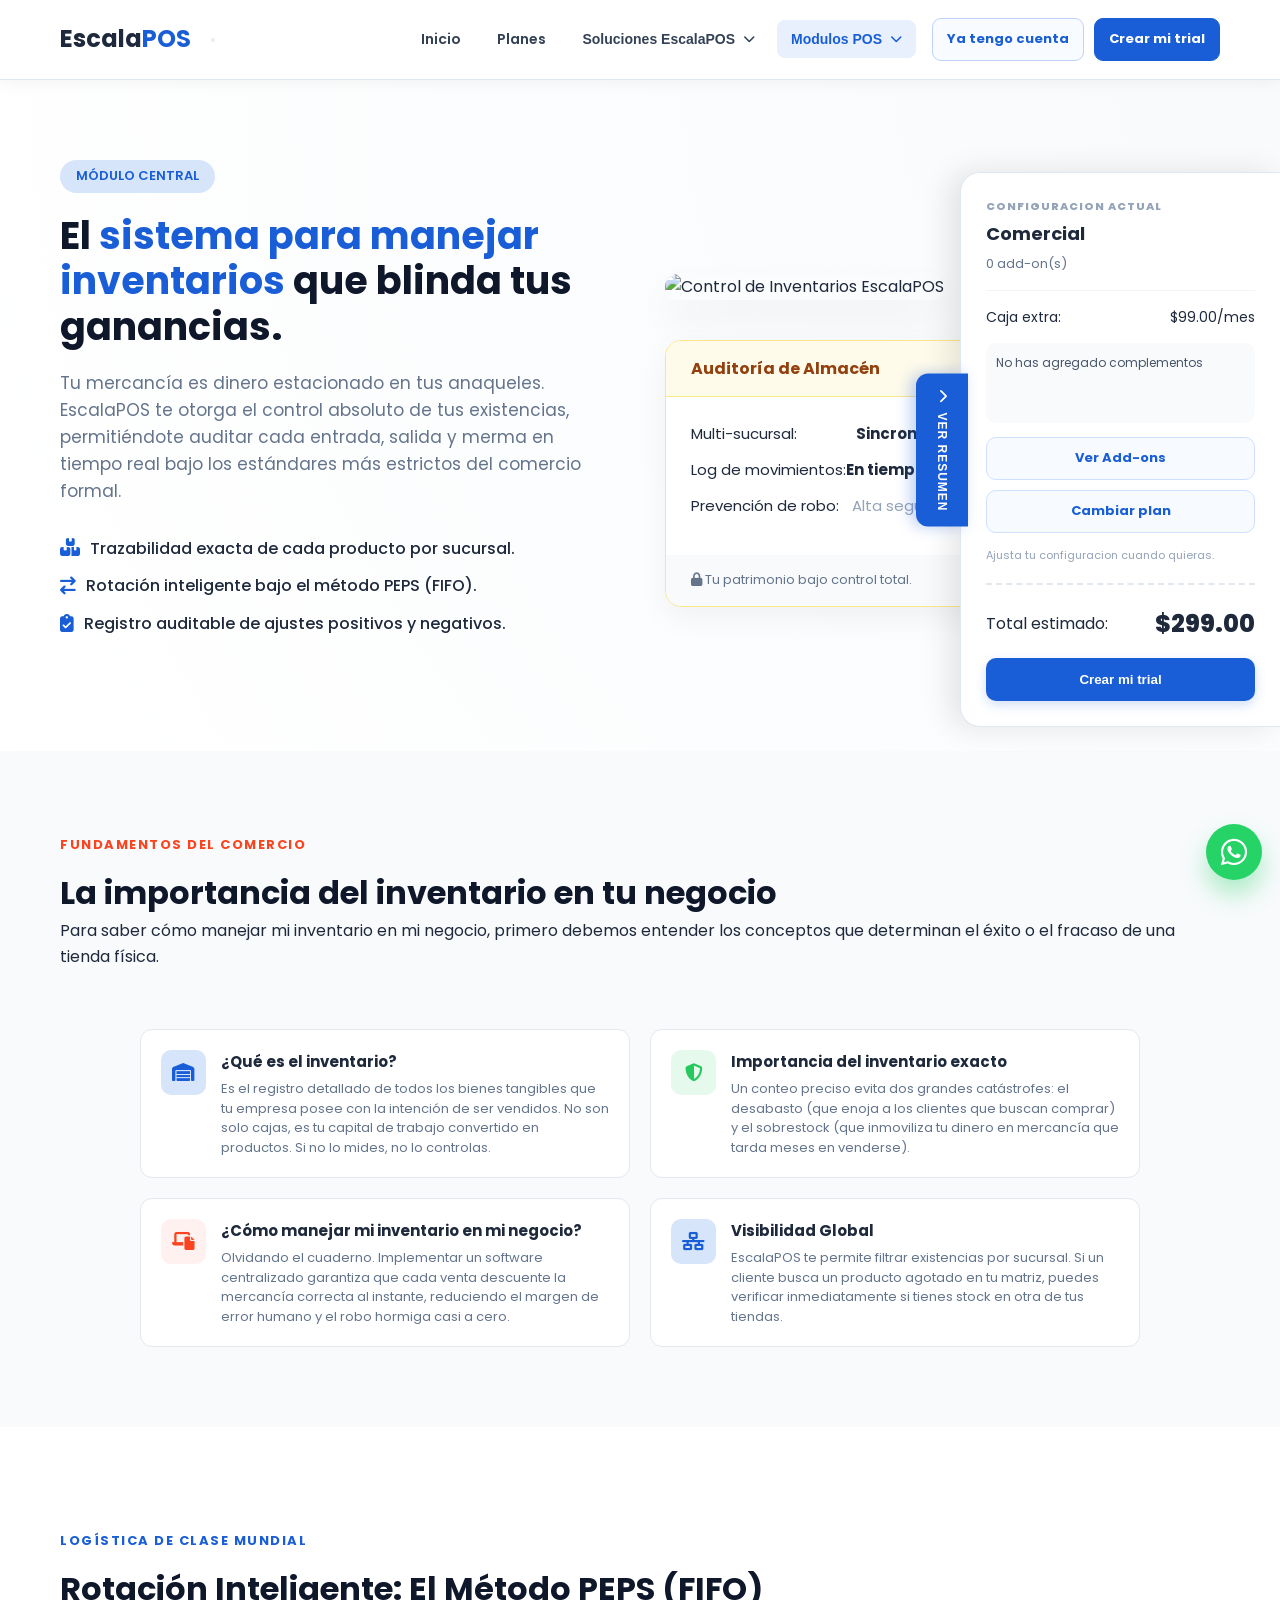
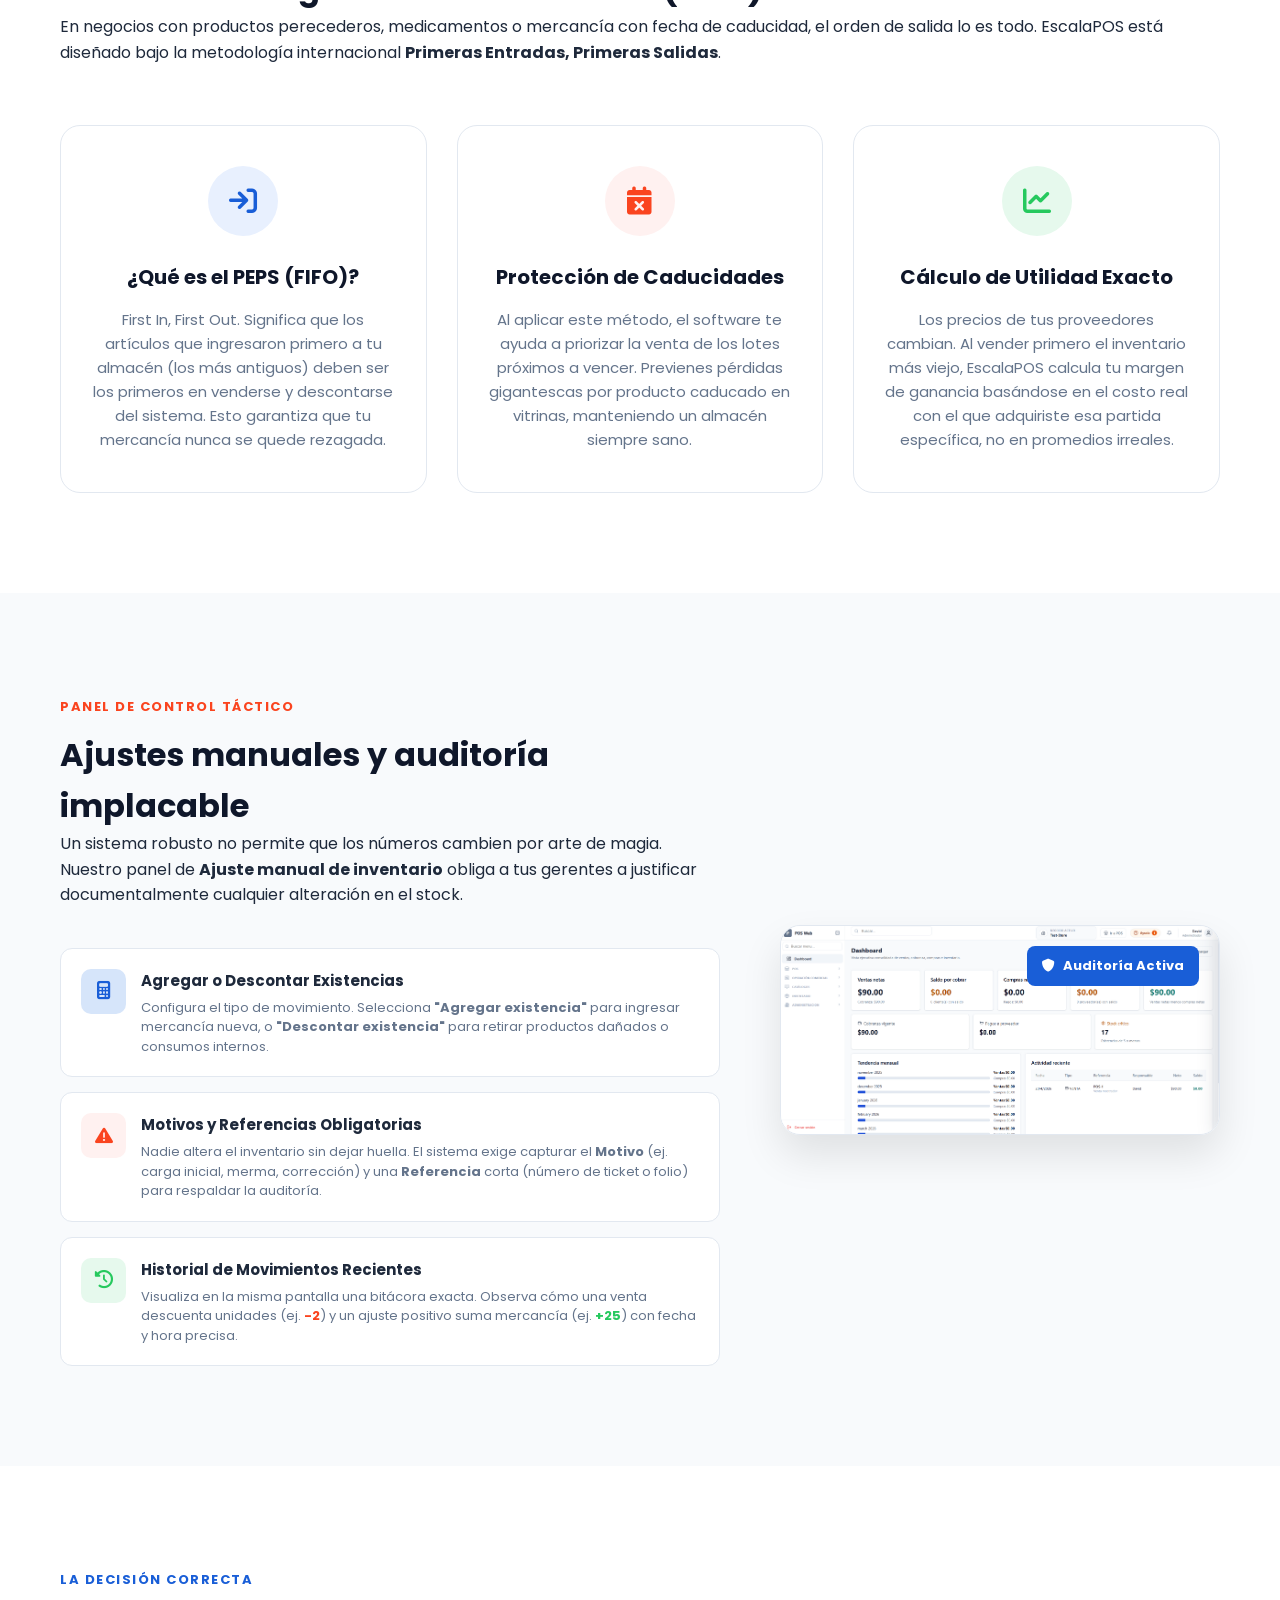
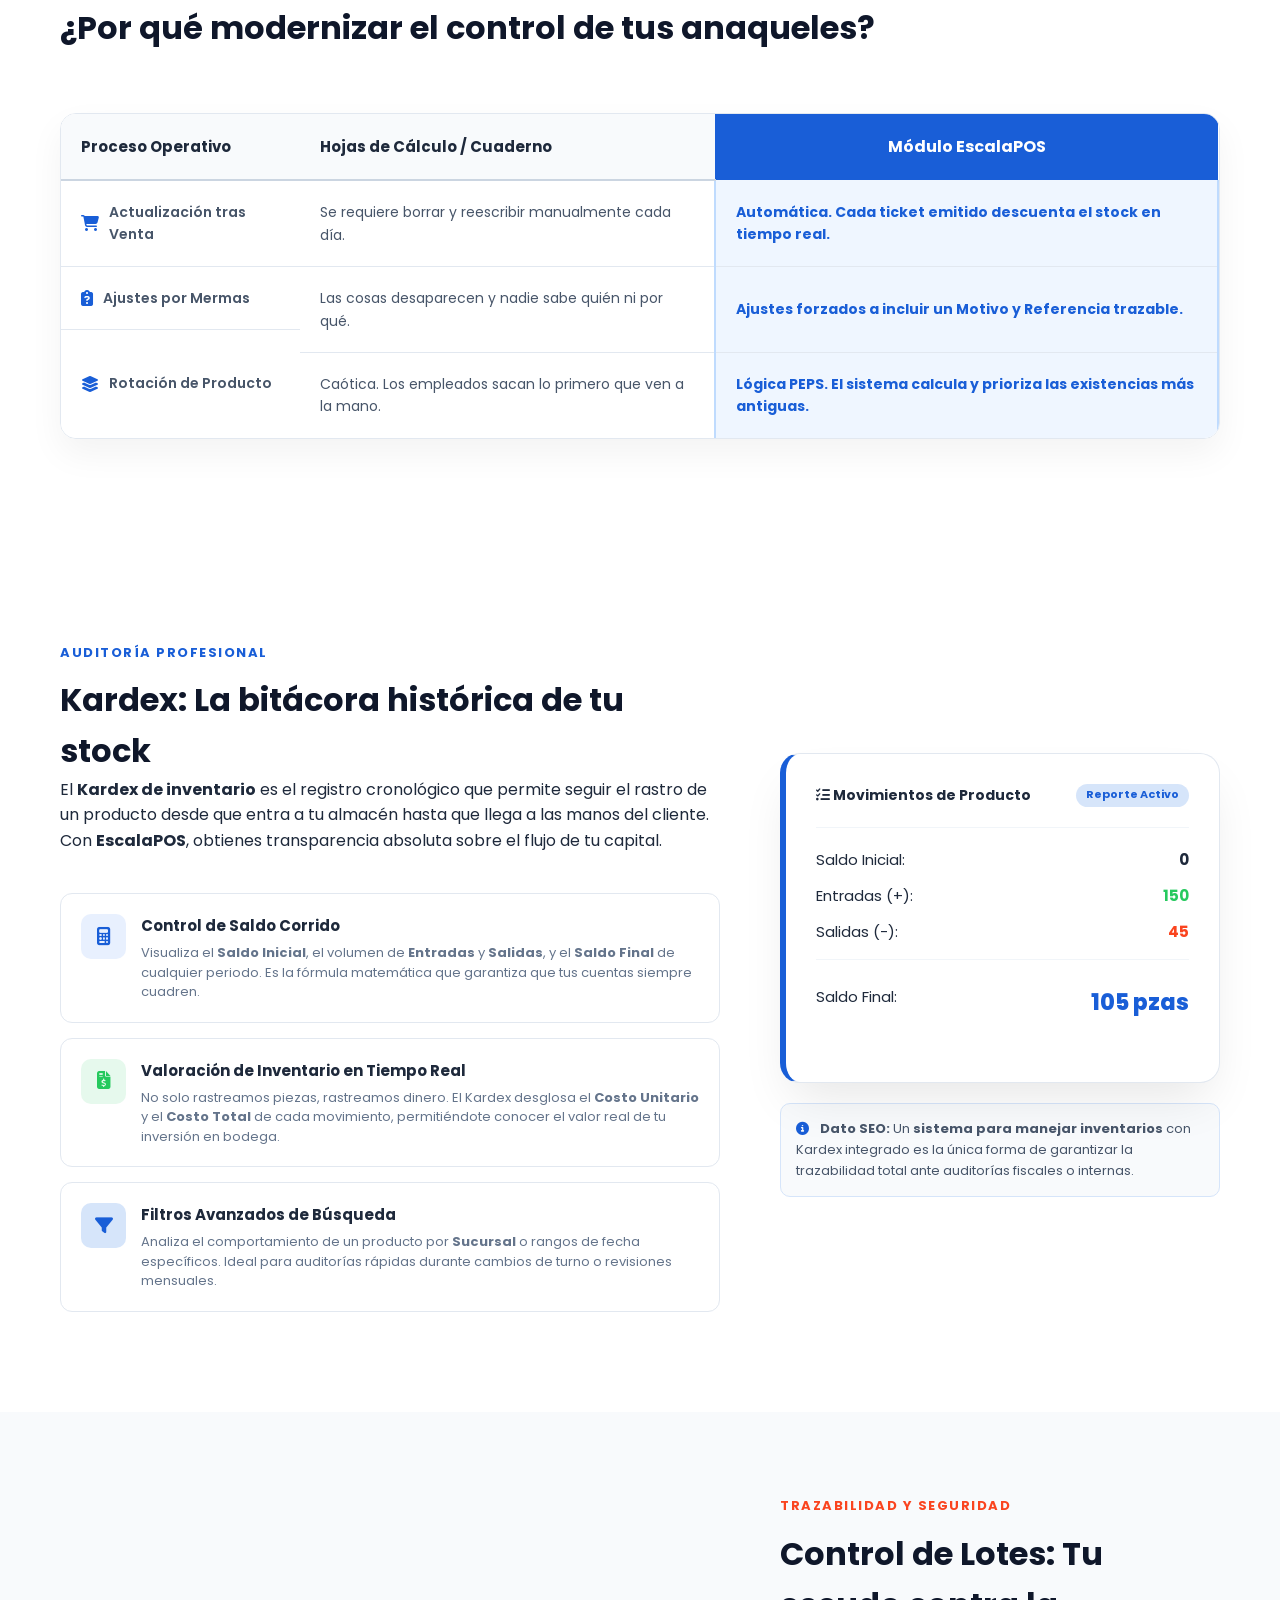
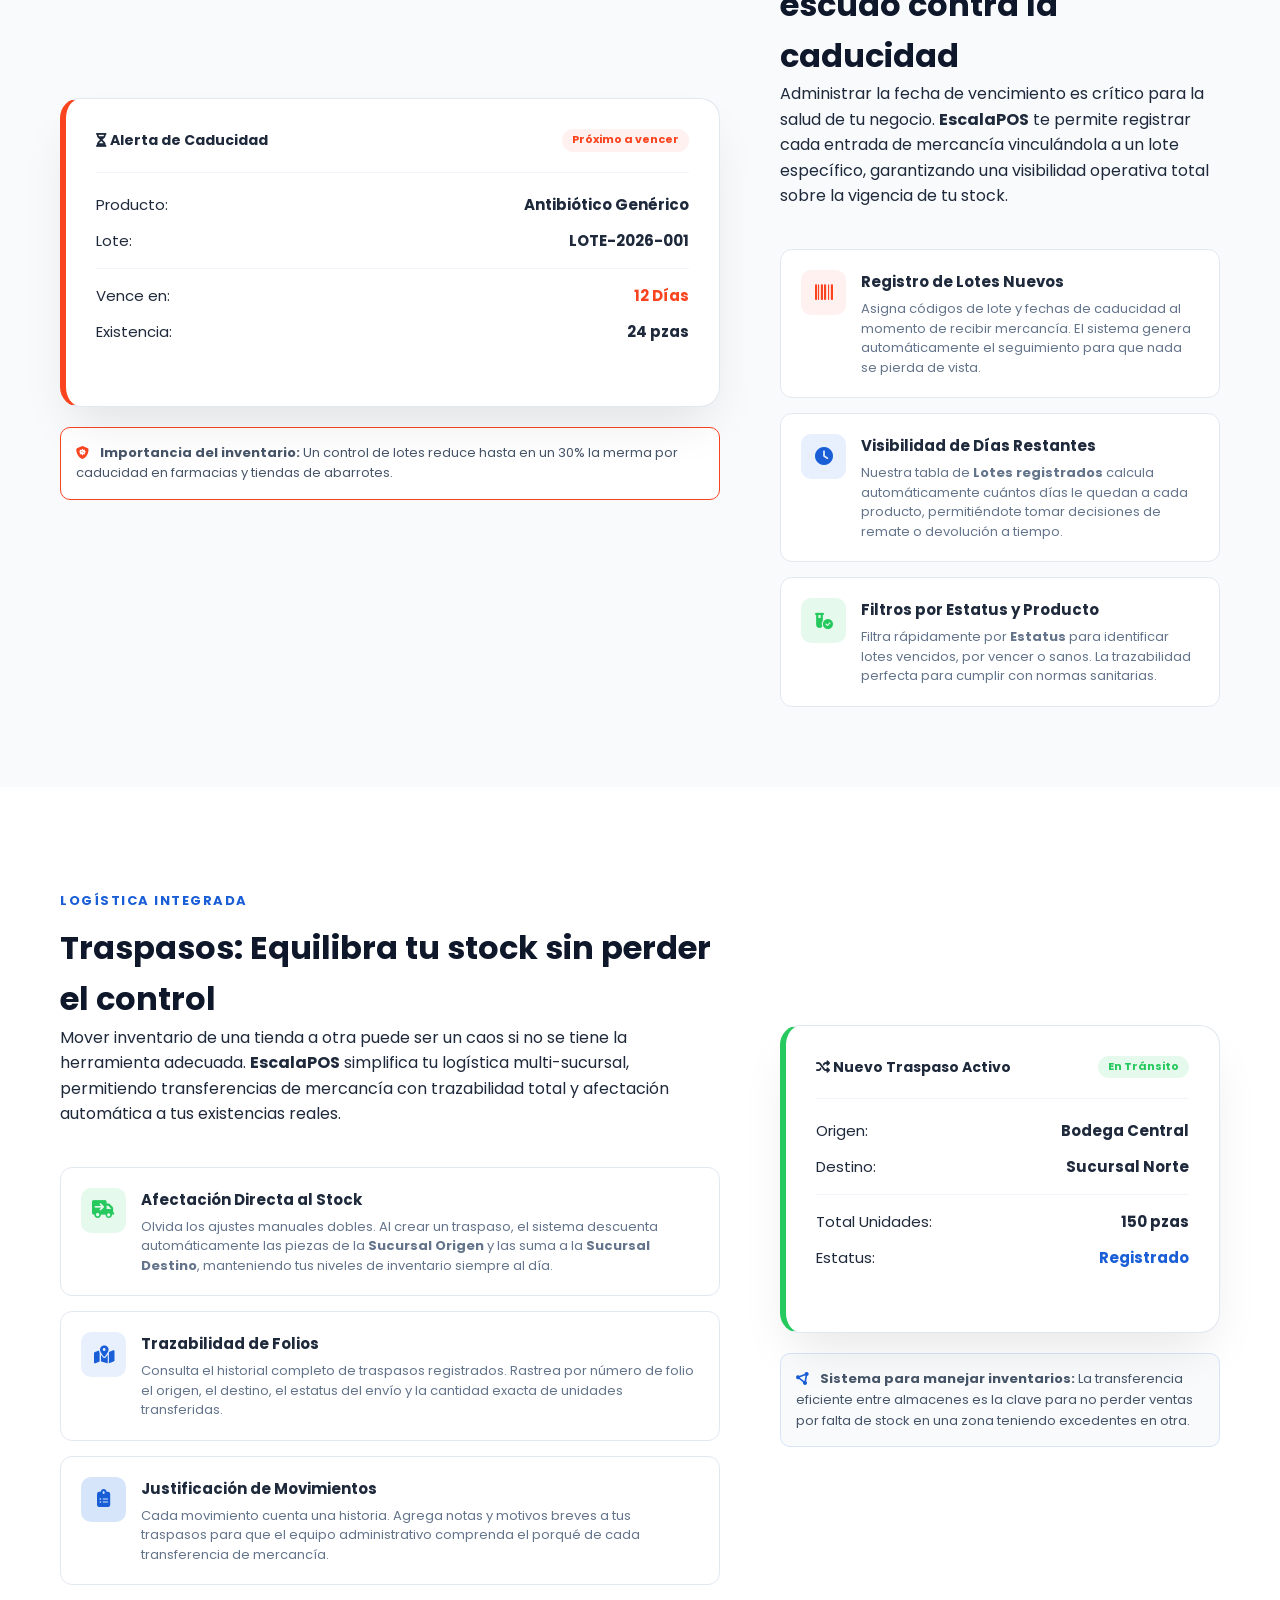
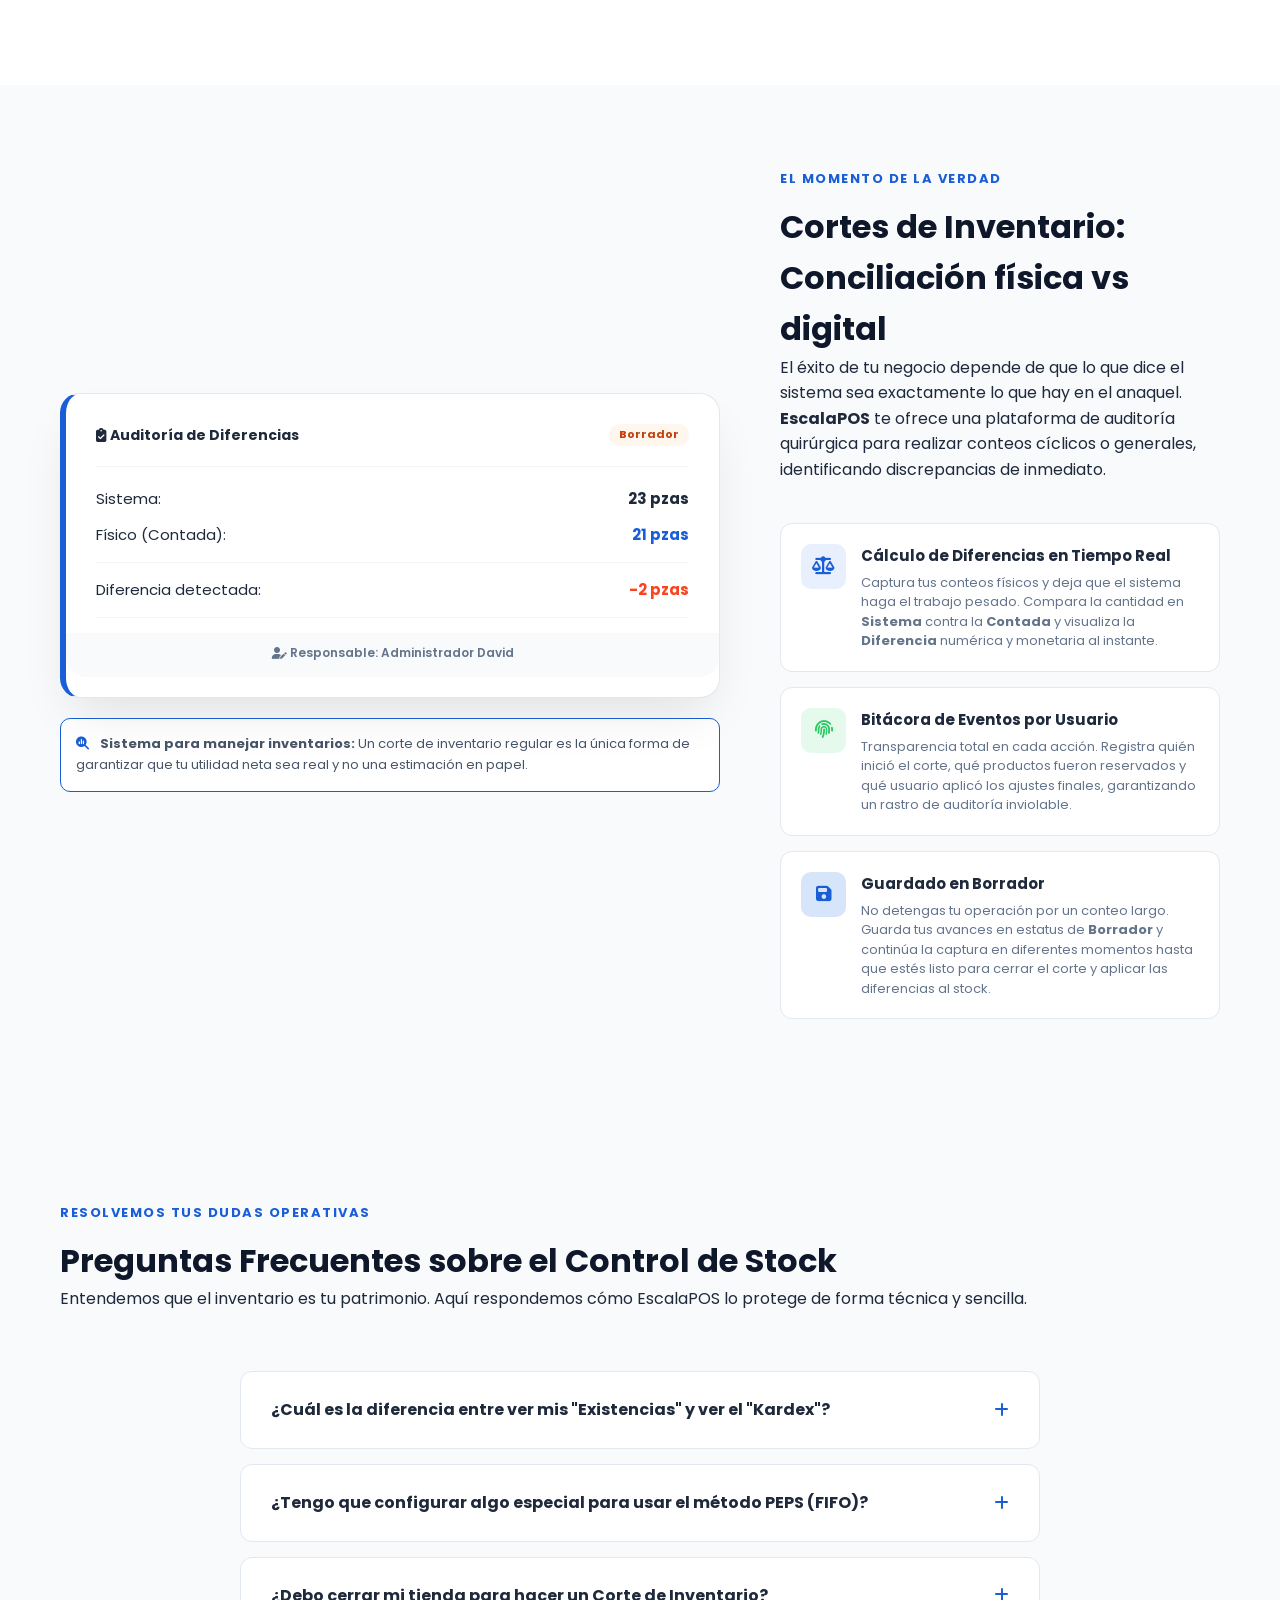
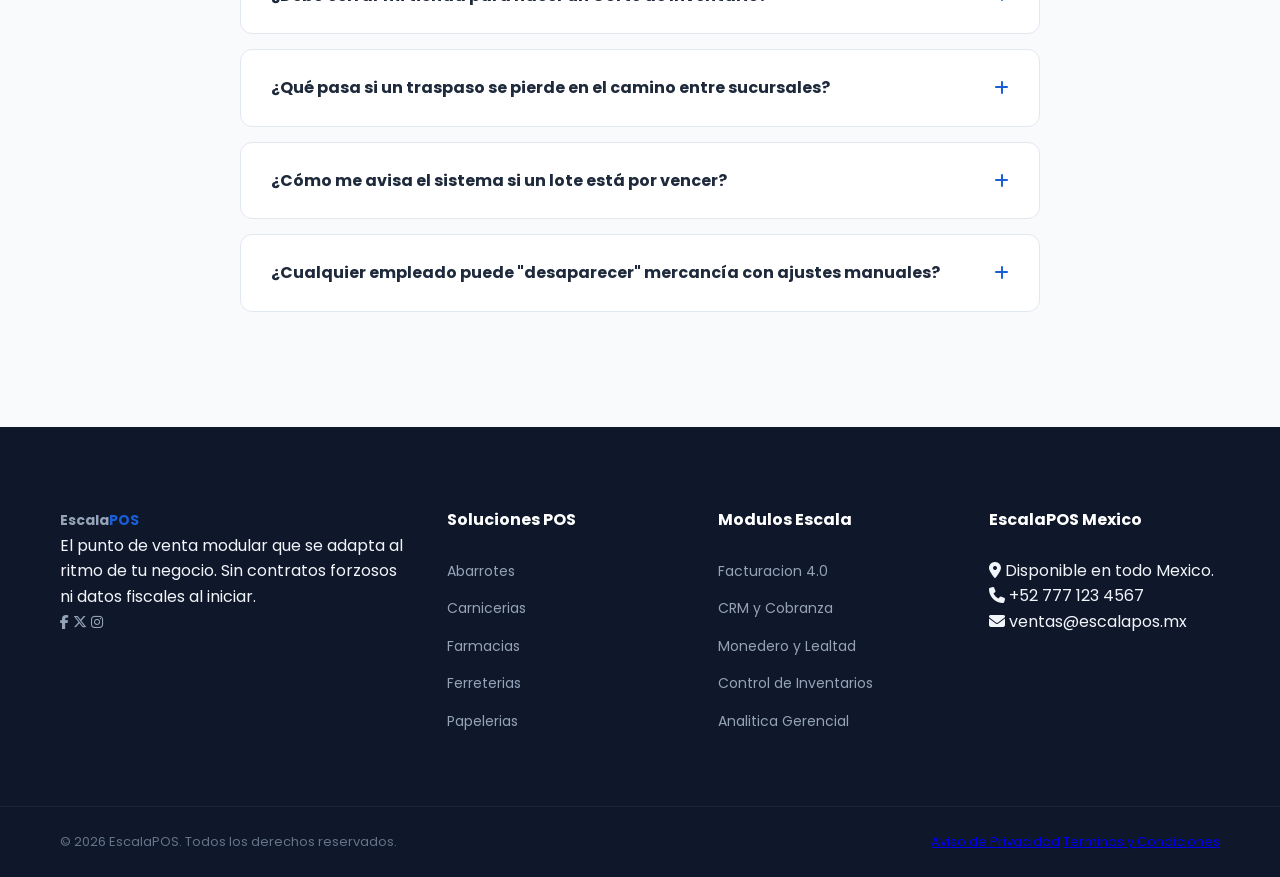
==== commit 1b9e31dd: "Website" ====
--- a/ModulosEscala/control-inventario.html
+++ b/ModulosEscala/control-inventario.html
@@ -1,32 +1,101 @@
-<!DOCTYPE html>
+﻿<!DOCTYPE html>
 <html lang="es">
 <head>
     <meta charset="UTF-8">
     <meta name="viewport" content="width=device-width, initial-scale=1.0">
     <title>Sistema para Manejar Inventarios y Control PEPS | EscalaPOS</title>
-    <meta name="description" content="Descubre cómo manejar el inventario de tu negocio con EscalaPOS. Control exacto de existencias, método PEPS (FIFO) y auditoría en tiempo real.">
+    <meta name="description" content="Controla existencias, rotacion PEPS y auditoria de inventario con el modulo de Control de Inventarios de EscalaPOS.">
+    <meta name="keywords" content="control de inventario, PEPS, FIFO, kardex, stock, EscalaPOS">
+    <meta name="robots" content="index,follow">
+    <link rel="canonical" href="https://escalapos.mx/ModulosEscala/control-inventario.html">
+    <meta property="og:locale" content="es_MX">
+    <meta property="og:type" content="article">
+    <meta property="og:site_name" content="EscalaPOS">
+    <meta property="og:title" content="Sistema para Manejar Inventarios y Control PEPS | EscalaPOS">
+    <meta property="og:description" content="Controla existencias, rotacion PEPS y auditoria de inventario con el modulo de Control de Inventarios de EscalaPOS.">
+    <meta property="og:url" content="https://escalapos.mx/ModulosEscala/control-inventario.html">
+    <meta property="og:image" content="https://escalapos.mx/media/escalapos.png">
+    <meta name="twitter:card" content="summary_large_image">
+    <meta name="twitter:title" content="Sistema para Manejar Inventarios y Control PEPS | EscalaPOS">
+    <meta name="twitter:description" content="Controla existencias, rotacion PEPS y auditoria de inventario con el modulo de Control de Inventarios de EscalaPOS.">
+    <meta name="twitter:image" content="https://escalapos.mx/media/escalapos.png">
     <link href="https://fonts.googleapis.com/css2?family=Poppins:wght@300;400;500;600;700;800&display=swap" rel="stylesheet">
     <link rel="stylesheet" href="https://cdnjs.cloudflare.com/ajax/libs/font-awesome/6.5.1/css/all.min.css">
-    <link rel="stylesheet" href="styles.css">
+    <link rel="stylesheet" href="../css/styles.css">
+    <script type="application/ld+json">
+{
+    "@context":  "https://schema.org",
+    "@type":  "Organization",
+    "name":  "EscalaPOS",
+    "url":  "https://escalapos.mx",
+    "logo":  "https://escalapos.mx/media/escalapos.png",
+    "contactPoint":  {
+                         "telephone":  "+52-777-123-4567",
+                         "areaServed":  "MX",
+                         "contactType":  "sales",
+                         "@type":  "ContactPoint",
+                         "availableLanguage":  [
+                                                   "es"
+                                               ]
+                     }
+}
+    </script>
+    <script type="application/ld+json">
+{
+    "@context":  "https://schema.org",
+    "@type":  "WebPage",
+    "name":  "Sistema para Manejar Inventarios y Control PEPS | EscalaPOS",
+    "description":  "Controla existencias, rotacion PEPS y auditoria de inventario con el modulo de Control de Inventarios de EscalaPOS.",
+    "url":  "https://escalapos.mx/ModulosEscala/control-inventario.html",
+    "inLanguage":  "es-MX",
+    "isPartOf":  {
+                     "url":  "https://escalapos.mx/",
+                     "name":  "EscalaPOS",
+                     "@type":  "WebSite"
+                 }
+}
+    </script>
 </head>
 <body>
 
     <header class="main-navbar">
     <div class="container nav-container">
-        <a href="#" class="logo">Escala<span>POS</span></a>
-        
-        <div class="menu-toggle" id="mobile-menu">
+        <a href="../index.html" class="logo">Escala<span>POS</span></a>
+
+        <button class="menu-toggle" id="mobile-menu" aria-label="Abrir menu" aria-expanded="false" type="button">
             <span class="bar"></span>
             <span class="bar"></span>
             <span class="bar"></span>
-        </div>
-
-        <nav class="nav-menu">
+        </button>
+
+        <nav class="nav-menu" aria-label="Navegacion principal">
             <ul class="nav-list">
-                <li><a href="#pasos" class="nav-link">Cómo funciona</a></li>
-                <li><a href="#precios" class="nav-link">Planes</a></li>
-                <li><a href="#modulos" class="nav-link">Add-ons</a></li>
-                <li><a href="#soluciones" class="nav-link">Soluciones</a></li>
+                <li><a href="../index.html" class="nav-link">Inicio</a></li>
+                <li><a href="../index.html#precios" class="nav-link">Planes</a></li>
+                <li class="has-dropdown">
+                    <button class="nav-link dropdown-toggle" type="button" aria-expanded="false">
+                        Soluciones EscalaPOS <i class="fa-solid fa-chevron-down"></i>
+                    </button>
+                    <ul class="dropdown-menu">
+                        <li><a href="../Solucionespos/abarrotes-punto-de-venta.html">Abarrotes</a></li>
+                            <li><a href="../Solucionespos/sistema-para-carnicerias.html">Carnicerias</a></li>
+                            <li><a href="../Solucionespos/software-para-farmacias.html">Farmacias</a></li>
+                            <li><a href="../Solucionespos/software-para-ferreterias.html">Ferreterias</a></li>
+                            <li><a href="../Solucionespos/punto-de-venta-papelerias.html">Papelerias</a></li>
+                    </ul>
+                </li>
+                <li class="has-dropdown">
+                    <button class="nav-link dropdown-toggle" type="button" aria-expanded="false">
+                        Modulos POS <i class="fa-solid fa-chevron-down"></i>
+                    </button>
+                    <ul class="dropdown-menu">
+                        <li><a href="../ModulosEscala/facturacion-4.html">Facturacion 4.0</a></li>
+                            <li><a href="../ModulosEscala/crm-cobranza.html">CRM y Cobranza</a></li>
+                            <li><a href="../ModulosEscala/monedero-electronico.html">Monedero y Lealtad</a></li>
+                            <li><a href="../ModulosEscala/control-inventario.html">Control de Inventarios</a></li>
+                            <li><a href="../ModulosEscala/software-analitica.html">Analitica Gerencial</a></li>
+                    </ul>
+                </li>
                 <li class="nav-btns">
                     <a href="#" class="btn-login">Ya tengo cuenta</a>
                     <a href="#" class="btn-trial-nav">Crear mi trial</a>
@@ -215,7 +284,7 @@
 
                 <div class="control-visual">
                     <div class="image-placeholder-pharmacy" style="position: relative; border-radius: 20px; overflow: hidden; box-shadow: 0 20px 40px rgba(0,0,0,0.1); border: 1px solid #e2e8f0;">
-                        <img src="assets/img/interfaz-inventario-escalapos.png" alt="Dashboard de Inventario EscalaPOS" style="width: 100%; display: block;">
+                        <img src="../media/escalapos.png" alt="Dashboard de Inventario EscalaPOS" style="width: 100%; display: block;">
                         
                         <div class="floating-badge" style="position: absolute; top: 20px; right: 20px; background: #195ed7; color: white; padding: 10px 15px; border-radius: 8px; font-weight: 700; font-size: 13px; display: flex; align-items: center; gap: 8px;">
                             <i class="fa-solid fa-shield"></i>
@@ -616,60 +685,63 @@
         </div>
     </div>
 </section>
-    <footer class="footer-seo">
+    <a href="https://wa.me/527771234567?text=Hola%2C%20quiero%20informacion%20de%20EscalaPOS." target="_blank" rel="noopener noreferrer" class="whatsapp-float" aria-label="Abrir WhatsApp">
+    <i class="fa-brands fa-whatsapp"></i>
+</a>
+<footer class="footer-seo">
     <div class="container grid-footer">
         <div class="footer-col brand-col">
-            <a href="#" class="logo">Escala<span>POS</span></a>
+            <a href="../index.html" class="logo">Escala<span>POS</span></a>
             <p>El punto de venta modular que se adapta al ritmo de tu negocio. Sin contratos forzosos ni datos fiscales al iniciar.</p>
             <div class="social-links">
-                <a href="#"><i class="fa-brands fa-facebook-f"></i></a>
-                <a href="#"><i class="fa-brands fa-x-twitter"></i></a>
-                <a href="#"><i class="fa-brands fa-instagram"></i></a>
-            </div>
-        </div>
-
+                <a href="#" aria-label="Facebook"><i class="fa-brands fa-facebook-f"></i></a>
+                <a href="#" aria-label="X"><i class="fa-brands fa-x-twitter"></i></a>
+                <a href="#" aria-label="Instagram"><i class="fa-brands fa-instagram"></i></a>
+            </div>
+        </div>
         <div class="footer-col">
             <h4>Soluciones POS</h4>
             <ul>
-                <li><a href="#">Punto de venta para Abarrotes</a></li>
-                <li><a href="#">Sistema para Carnicerías</a></li>
-                <li><a href="#">Software para Farmacias</a></li>
-                <li><a href="#">Control de Ferreterías</a></li>
-                <li><a href="#">POS para Papelerías</a></li>
+                <li><a href="../Solucionespos/abarrotes-punto-de-venta.html">Abarrotes</a></li>
+                <li><a href="../Solucionespos/sistema-para-carnicerias.html">Carnicerias</a></li>
+                <li><a href="../Solucionespos/software-para-farmacias.html">Farmacias</a></li>
+                <li><a href="../Solucionespos/software-para-ferreterias.html">Ferreterias</a></li>
+                <li><a href="../Solucionespos/punto-de-venta-papelerias.html">Papelerias</a></li>
             </ul>
         </div>
-
         <div class="footer-col">
-            <h4>Módulos Escala</h4>
+            <h4>Modulos Escala</h4>
             <ul>
-                <li><a href="#">Facturación Electrónica 4.0</a></li>
-                <li><a href="#">CRM y Cobranza</a></li>
-                <li><a href="#">Monedero y Lealtad</a></li>
-                <li><a href="#">Control de Inventarios</a></li>
-                <li><a href="#">Analítica Gerencial</a></li>
+                <li><a href="../ModulosEscala/facturacion-4.html">Facturacion 4.0</a></li>
+                <li><a href="../ModulosEscala/crm-cobranza.html">CRM y Cobranza</a></li>
+                <li><a href="../ModulosEscala/monedero-electronico.html">Monedero y Lealtad</a></li>
+                <li><a href="../ModulosEscala/control-inventario.html">Control de Inventarios</a></li>
+                <li><a href="../ModulosEscala/software-analitica.html">Analitica Gerencial</a></li>
             </ul>
         </div>
-
         <div class="footer-col">
-            <h4>EscalaPOS México</h4>
-            <p><i class="fa-solid fa-location-dot"></i> Disponible en CDMX, Querétaro, Monterrey y todo México.</p>
+            <h4>EscalaPOS Mexico</h4>
+            <p><i class="fa-solid fa-location-dot"></i> Disponible en todo Mexico.</p>
             <p><i class="fa-solid fa-phone"></i> +52 777 123 4567</p>
             <p><i class="fa-solid fa-envelope"></i> ventas@escalapos.mx</p>
         </div>
     </div>
-
     <div class="footer-bottom">
         <div class="container bottom-flex">
             <p>&copy; 2026 EscalaPOS. Todos los derechos reservados.</p>
             <div class="legal-links">
                 <a href="#">Aviso de Privacidad</a>
-                <a href="#">Términos y Condiciones</a>
+                <a href="#">Terminos y Condiciones</a>
             </div>
         </div>
     </div>
 </footer>
 
-    <script src="scriptl.js"></script>
+    <script src="../js/scriptl.js"></script>
 
 </body>
-</html>+</html>
+
+
+
+
--- a/css/styles.css
+++ b/css/styles.css
@@ -0,0 +1,2489 @@
+﻿:root {
+    --primary: #195ed7;
+    --primary-light: #e8f0fe;
+    --secondary: #fa441f;
+    --text-dark: #1e293b;
+    --text-light: #64748b;
+    --bg-light: #f8f9fc;
+    --white: #ffffff;
+    --border: #e2e8f0;
+    --shadow: 0 10px 25px -5px rgba(0, 0, 0, 0.1), 0 8px 10px -6px rgba(0, 0, 0, 0.1);
+}
+
+* {
+    margin: 0;
+    padding: 0;
+    box-sizing: border-box;
+}
+
+body {
+    font-family: 'Poppins', sans-serif;
+    color: var(--text-dark);
+    background-color: var(--white);
+    line-height: 1.6;
+}
+
+.container {
+    max-width: 1200px;
+    margin: 0 auto;
+    padding: 0 20px;
+}
+
+/* Navbar */
+.navbar {
+    height: 80px;
+    display: flex;
+    align-items: center;
+    border-bottom: 1px solid var(--border);
+    position: sticky;
+    top: 0;
+    background: rgba(255, 255, 255, 0.95);
+    z-index: 1000;
+}
+
+.nav-flex {
+    display: flex;
+    justify-content: space-between;
+    align-items: center;
+    width: 100%;
+}
+
+.logo {
+    font-size: 24px;
+    font-weight: 700;
+    text-decoration: none;
+    color: var(--text-dark);
+}
+
+.logo span { color: var(--primary); }
+
+.nav-links a {
+    text-decoration: none;
+    color: var(--text-light);
+    margin-left: 25px;
+    font-size: 14px;
+    font-weight: 500;
+    transition: 0.3s;
+}
+
+.btn-nav-trial {
+    background: var(--primary);
+    color: var(--white) !important;
+    padding: 10px 20px;
+    border-radius: 8px;
+}
+
+/* Hero Section */
+.hero {
+    padding: 100px 0;
+    background: linear-gradient(180deg, var(--bg-light) 0%, #106ae0 100%);
+}
+
+.grid-hero {
+    display: grid;
+    grid-template-columns: 1fr 1fr;
+    gap: 50px;
+    align-items: center;
+}
+
+.badge-trial {
+    display: inline-block;
+    padding: 6px 16px;
+    background: #fef3c7;
+    color: #92400e;
+    border-radius: 50px;
+    font-size: 13px;
+    font-weight: 600;
+    margin-bottom: 20px;
+}
+
+.hero-text h1 {
+    font-size: 42px;
+    line-height: 1.2;
+    margin-bottom: 20px;
+    color: #0f172a;
+}
+
+.hero-text h1 strong { color: var(--primary); }
+
+.hero-text p {
+    color: var(--text-light);
+    font-size: 17px;
+    margin-bottom: 30px;
+}
+
+.hero-bullets {
+    list-style: none;
+    margin-bottom: 35px;
+}
+
+.hero-bullets li {
+    display: flex;
+    align-items: center;
+    gap: 10px;
+    margin-bottom: 12px;
+    font-weight: 500;
+    color: var(--text-dark);
+}
+
+.hero-bullets i { color: var(--primary); font-size: 18px; }
+
+.hero-btns {
+    display: flex;
+    gap: 15px;
+    margin-bottom: 40px;
+}
+
+.btn-primary {
+    background: var(--primary);
+    color: white;
+    padding: 16px 32px;
+    border-radius: 10px;
+    text-decoration: none;
+    font-weight: 600;
+    box-shadow: 0 4px 14px 0 rgba(25, 94, 215, 0.39);
+}
+
+.btn-secondary {
+    background: white;
+    border: 1px solid var(--border);
+    color: var(--text-dark);
+    padding: 16px 32px;
+    border-radius: 10px;
+    text-decoration: none;
+    font-weight: 600;
+}
+
+/* Tarjeta de Alerta Escala */
+.hero-alert {
+    background: #fff8eb;
+    border: 1px solid #fee2e2;
+    padding: 20px;
+    border-radius: 12px;
+}
+
+.hero-alert p:first-child {
+    color: #991b1b;
+    font-size: 12px;
+    letter-spacing: 1px;
+    margin-bottom: 5px;
+}
+
+.hero-alert p:last-child {
+    font-size: 14px;
+    margin-bottom: 0;
+    color: #7f1d1d;
+}
+
+/* Imagen y Dashboard Preview */
+.dashboard-preview {
+    background: var(--white);
+    border-radius: 12px;
+    box-shadow: var(--shadow);
+    border: 1px solid var(--border);
+    overflow: hidden;
+    transform: perspective(1000px) rotateY(-5deg); /* Efecto ligero 3D */
+}
+
+.window-bar {
+    background: #f1f5f9;
+    padding: 10px 15px;
+    display: flex;
+    gap: 6px;
+}
+
+.window-bar span {
+    width: 10px;
+    height: 10px;
+    border-radius: 50%;
+    background: #cbd5e1;
+}
+
+.dashboard-preview img {
+    width: 100%;
+    display: block;
+}
+
+/* Features Icons */
+.features-icons {
+    display: grid;
+    grid-template-columns: repeat(3, 1fr);
+    gap: 30px;
+    padding: 80px 20px;
+    text-align: center;
+}
+
+.feature-item i {
+    font-size: 40px;
+    color: var(--primary);
+    margin-bottom: 20px;
+}
+
+/* Responsive */
+@media (max-width: 992px) {
+    .grid-hero { grid-template-columns: 1fr; text-align: center; }
+    .hero-text { padding-right: 0; }
+    .hero-bullets li { justify-content: center; }
+    .hero-btns { justify-content: center; }
+    .dashboard-preview { transform: none; }
+}
+.how-it-works {
+    padding: 100px 0;
+    background-color: #ffffff;
+}
+
+.section-header {
+    text-align: left;
+    margin-bottom: 60px;
+}
+
+.sub-title {
+    color: #92400e;
+    font-weight: 700;
+    font-size: 13px;
+    letter-spacing: 1.5px;
+    text-transform: uppercase;
+}
+
+.section-title {
+    font-size: 32px;
+    font-weight: 700;
+    color: #0f172a;
+    margin-top: 10px;
+}
+
+/* Pasos */
+.steps-grid {
+    display: grid;
+    grid-template-columns: repeat(3, 1fr);
+    gap: 30px;
+    margin-bottom: 40px;
+}
+
+.step-card {
+    position: relative;
+    padding: 40px 30px;
+    background: #f8f9fc;
+    border-radius: 16px;
+    border: 1px solid #e2e8f0;
+    transition: transform 0.3s ease;
+}
+
+.step-card:hover {
+    transform: translateY(-5px);
+}
+
+.step-number {
+    position: absolute;
+    top: 20px;
+    right: 25px;
+    font-size: 18px;
+    font-weight: 800;
+    color: #cbd5e1;
+}
+
+.step-icon {
+    font-size: 28px;
+    color: var(--primary);
+    margin-bottom: 20px;
+}
+
+.step-content h3 {
+    font-size: 18px;
+    margin-bottom: 15px;
+    color: #1e293b;
+}
+
+.step-content p {
+    font-size: 14px;
+    color: #64748b;
+    line-height: 1.6;
+}
+
+/* Banner de Información */
+.info-banner {
+    background: #eff6ff;
+    color: #1e40af;
+    padding: 18px 25px;
+    border-radius: 12px;
+    display: flex;
+    align-items: center;
+    gap: 15px;
+    font-size: 14px;
+    margin-bottom: 60px;
+}
+
+/* Tarjeta de Preselección (La que parece del sistema) */
+.preselection-card {
+    max-width: 500px;
+    background: #fff;
+    border: 1px solid #fde68a; /* Borde ámbar suave */
+    border-radius: 16px;
+    overflow: hidden;
+    box-shadow: 0 10px 30px rgba(0,0,0,0.05);
+}
+
+.pre-header {
+    background: #fffbeb;
+    padding: 15px 25px;
+    border-bottom: 1px solid #fde68a;
+}
+
+.pre-header h3 {
+    font-size: 16px;
+    color: #92400e;
+    margin: 0;
+}
+
+.pre-body {
+    padding: 25px;
+}
+
+.pre-item {
+    display: flex;
+    justify-content: space-between;
+    margin-bottom: 12px;
+    font-size: 15px;
+}
+
+.pre-total {
+    margin-top: 20px;
+    padding-top: 20px;
+    border-top: 2px dashed #e2e8f0;
+    display: flex;
+    justify-content: space-between;
+    align-items: center;
+}
+
+.pre-total span:first-child {
+    font-weight: 700;
+    color: #0f172a;
+}
+
+.price-tag {
+    font-size: 22px;
+    font-weight: 800;
+    color: #1e293b;
+}
+
+.pre-footer {
+    background: #f8fafc;
+    padding: 15px 25px;
+    font-size: 13px;
+    color: #64748b;
+}
+
+.text-muted { color: #94a3b8; }
+
+@media (max-width: 768px) {
+    .steps-grid { grid-template-columns: 1fr; }
+}
+/* Pricing Section Enhanced */
+.pricing-section {
+    background-color: #f8f9fc;
+    padding: 80px 0;
+}
+
+.pricing-grid {
+    display: grid;
+    grid-template-columns: repeat(auto-fit, minmax(340px, 1fr));
+    gap: 30px;
+    margin-top: 50px;
+}
+
+.price-card {
+    background: #ffffff;
+    border: 1px solid #e2e8f0;
+    border-radius: 20px;
+    padding: 35px;
+    display: flex;
+    flex-direction: column;
+    transition: all 0.4s cubic-bezier(0.175, 0.885, 0.32, 1.275);
+    position: relative;
+    overflow: hidden;
+}
+
+/* EFECTO HOVER & GLOW */
+.price-card:hover {
+    transform: translateY(-10px);
+    border-color: #195ed7;
+    box-shadow: 0 20px 40px rgba(25, 94, 215, 0.12), 
+                0 0 20px rgba(25, 94, 215, 0.05); /* Soft Glow */
+}
+
+/* CARD SELECCIONADA */
+.price-card.selected {
+    border: 2px solid #195ed7;
+    background: linear-gradient(to bottom, #ffffff, #f0f7ff);
+    box-shadow: 0 15px 35px rgba(25, 94, 215, 0.15);
+}
+
+.badge-status {
+    background: #f1f5f9;
+    color: #64748b;
+    padding: 5px 14px;
+    border-radius: 50px;
+    font-size: 12px;
+    font-weight: 700;
+    text-transform: uppercase;
+}
+
+.badge-status.highlight {
+    background: #195ed7;
+    color: #ffffff;
+}
+
+.price-header h3 {
+    font-size: 24px;
+    color: #0f172a;
+    margin: 15px 0 5px;
+}
+
+.amount .value {
+    font-size: 32px;
+    font-weight: 800;
+    color: #0f172a;
+}
+
+.amount .period {
+    color: #94a3b8;
+    font-weight: 500;
+}
+
+.boxes-included {
+    color: #b45309;
+    font-weight: 700;
+    margin-top: 10px;
+}
+
+.card-pitch {
+    font-size: 14px;
+    color: #475569;
+    margin: 15px 0;
+    line-height: 1.5;
+}
+
+.card-features {
+    flex-grow: 1;
+    margin-top: 20px;
+}
+
+.feature-group h4 {
+    font-size: 13px;
+    text-transform: uppercase;
+    color: #1e293b;
+    margin-bottom: 12px;
+    border-bottom: 1px solid #f1f5f9;
+    padding-bottom: 5px;
+}
+
+.feature-group ul {
+    list-style: none;
+    padding: 0;
+    margin-bottom: 20px;
+}
+
+.feature-group li {
+    font-size: 14px;
+    color: #64748b;
+    margin-bottom: 8px;
+    display: flex;
+    align-items: center;
+    gap: 10px;
+}
+
+.feature-group li i {
+    color: #195ed7;
+    width: 16px;
+    text-align: center;
+}
+
+/* BOTONES DINÁMICOS */
+.btn-plan {
+    display: block;
+    text-align: center;
+    padding: 14px;
+    border: 1px solid #cbd5e1;
+    border-radius: 12px;
+    color: #475569;
+    text-decoration: none;
+    font-weight: 700;
+    transition: 0.3s;
+}
+
+.btn-plan:hover {
+    background: #f8fafc;
+    border-color: #195ed7;
+    color: #195ed7;
+}
+
+/* BOTÓN SELECCIONADO */
+.btn-plan.is-active {
+    background: #195ed7;
+    color: #ffffff;
+    border-color: #195ed7;
+    box-shadow: 0 4px 15px rgba(25, 94, 215, 0.3);
+}
+
+.selection-msg {
+    font-size: 12px;
+    color: #195ed7;
+    font-weight: 700;
+    margin-top: 12px;
+    text-align: center;
+}
+.addons-section {
+    padding: 80px 0;
+    background: #ffffff;
+}
+
+.addons-grid {
+    display: grid;
+    grid-template-columns: repeat(auto-fill, minmax(350px, 1fr));
+    gap: 20px;
+    margin-top: 40px;
+}
+
+.addon-card {
+    border: 1px solid #e2e8f0;
+    border-radius: 16px;
+    padding: 24px;
+    background: #fff;
+    transition: all 0.3s ease;
+    display: flex;
+    flex-direction: column;
+}
+
+.addon-card:hover {
+    box-shadow: var(--shadow);
+    border-color: var(--primary);
+}
+
+.addon-header {
+    display: flex;
+    justify-content: space-between;
+    align-items: flex-start;
+    margin-bottom: 15px;
+}
+
+.addon-info {
+    display: flex;
+    gap: 15px;
+}
+
+.addon-icon {
+    width: 45px;
+    height: 45px;
+    background: #fff1ed;
+    color: var(--secondary);
+    border-radius: 10px;
+    display: flex;
+    align-items: center;
+    justify-content: center;
+    font-size: 20px;
+}
+
+.addon-info h3 {
+    font-size: 16px;
+    margin: 0;
+    color: #0f172a;
+}
+
+.addon-short-desc {
+    font-size: 13px;
+    color: #64748b;
+    margin-top: 4px;
+    line-height: 1.4;
+}
+
+.addon-price strong {
+    font-size: 18px;
+    color: #0f172a;
+}
+
+/* Estilo del Dropdown (HTML Details) */
+.addon-details {
+    margin: 15px 0;
+    border-top: 1px solid #f1f5f9;
+}
+
+.addon-details summary {
+    padding: 12px 0;
+    font-size: 13px;
+    font-weight: 600;
+    color: var(--primary);
+    cursor: pointer;
+    list-style: none;
+    display: flex;
+    justify-content: space-between;
+    align-items: center;
+}
+
+.addon-details[open] summary i {
+    transform: rotate(180deg);
+}
+
+.addon-details ul {
+    list-style: none;
+    padding: 0 0 15px 0;
+}
+
+.addon-details li {
+    font-size: 13px;
+    color: #475569;
+    margin-bottom: 6px;
+    display: flex;
+    gap: 8px;
+    align-items: center;
+}
+
+.addon-footer {
+    margin-top: auto;
+    padding-top: 15px;
+    display: flex;
+    flex-direction: column;
+    gap: 12px;
+}
+
+.can-activate {
+    font-size: 12px;
+    color: #b45309;
+    font-weight: 600;
+}
+
+.btn-addon-add {
+    width: 100%;
+    padding: 10px;
+    background: #fff;
+    border: 1px solid #cbd5e1;
+    border-radius: 8px;
+    font-weight: 600;
+    cursor: pointer;
+    transition: 0.2s;
+}
+
+.btn-addon-add.selected {
+    background: var(--primary);
+    color: #fff;
+    border-color: var(--primary);
+}
+
+@media (max-width: 480px) {
+    .addon-header { flex-direction: column; }
+    .addon-price { margin-top: 10px; }
+}
+/* Sección Tipo de Negocio */
+.business-types {
+    padding: 100px 0;
+    background-color: var(--bg-light); /* Fondo claro para contraste */
+}
+
+.business-grid {
+    display: grid;
+    grid-template-columns: repeat(auto-fit, minmax(260px, 1fr));
+    gap: 30px;
+    margin-top: 50px;
+}
+
+.business-card {
+    background: var(--white);
+    padding: 40px 30px;
+    border-radius: 20px;
+    border: 1px solid var(--border);
+    transition: all 0.3s ease;
+    display: flex;
+    flex-direction: column;
+    height: 100%;
+}
+
+.business-card:hover {
+    transform: translateY(-10px);
+    box-shadow: var(--shadow);
+}
+
+.business-card h3 {
+    font-size: 18px;
+    font-weight: 700;
+    color: var(--text-dark);
+    margin: 20px 0 10px;
+}
+
+.business-card p {
+    font-size: 14px;
+    color: var(--text-light);
+    line-height: 1.6;
+}
+
+/* Estilos de Color para las Tarjetas (Degradados Armoniosos) */
+.business-card .card-icon {
+    width: 60px;
+    height: 60px;
+    border-radius: 12px;
+    display: flex;
+    align-items: center;
+    justify-content: center;
+    font-size: 24px;
+    color: var(--white);
+}
+
+/* 1. Tarjeta Azul (Inspirada en el dashboard) */
+.card-azul {
+    background: linear-gradient(135deg, #ffffff 0%, #e0f2fe 100%);
+    border-color: #bae6fd;
+}
+.card-azul .card-icon {
+    background: var(--primary);
+    box-shadow: 0 4px 10px rgba(25, 94, 215, 0.3);
+}
+.card-azul:hover {
+    border-color: var(--primary);
+    box-shadow: 0 10px 30px rgba(25, 94, 215, 0.1);
+}
+
+/* 2. Tarjeta Naranja (Color secundario de marca) */
+.card-naranja {
+    background: linear-gradient(135deg, #ffffff 0%, #ffedd5 100%);
+    border-color: #fed7aa;
+}
+.card-naranja .card-icon {
+    background: var(--secondary);
+    box-shadow: 0 4px 10px rgba(250, 68, 31, 0.3);
+}
+.card-naranja:hover {
+    border-color: var(--secondary);
+    box-shadow: 0 10px 30px rgba(250, 68, 31, 0.1);
+}
+
+/* 3. Tarjeta Verde (Armoniosa para Inventario) */
+.card-verde {
+    background: linear-gradient(135deg, #ffffff 0%, #d1fae5 100%);
+    border-color: #a7f3d0;
+}
+.card-verde .card-icon {
+    background: #10b981; /* Verde esmeralda */
+    box-shadow: 0 4px 10px rgba(16, 185, 129, 0.3);
+}
+.card-verde:hover {
+    border-color: #10b981;
+    box-shadow: 0 10px 30px rgba(16, 185, 129, 0.1);
+}
+
+/* 4. Tarjeta Púrpura (Armoniosa para Módulos/Escalar) */
+.card-purpura {
+    background: linear-gradient(135deg, #ffffff 0%, #f3e8ff 100%);
+    border-color: #e9d5ff;
+}
+.card-purpura .card-icon {
+    background: #8b5cf6; /* Violeta */
+    box-shadow: 0 4px 10px rgba(139, 92, 246, 0.3);
+}
+.card-purpura:hover {
+    border-color: #8b5cf6;
+    box-shadow: 0 10px 30px rgba(139, 92, 246, 0.1);
+}
+
+@media (max-width: 768px) {
+    .business-grid { grid-template-columns: 1fr; }
+}
+.final-config {
+    padding: 60px 0 100px;
+    background-color: #f1f5f9;
+}
+
+/* Tarjeta Resumen */
+.summary-card {
+    background: #ffffff;
+    border: 1px solid #e2e8f0;
+    border-radius: 12px;
+    padding: 25px 35px;
+    margin-bottom: 20px;
+    box-shadow: 0 4px 6px -1px rgba(0, 0, 0, 0.05);
+}
+
+.summary-header {
+    display: flex;
+    justify-content: space-between;
+    align-items: center;
+    flex-wrap: wrap;
+    gap: 20px;
+}
+
+.label {
+    display: block;
+    font-size: 11px;
+    font-weight: 800;
+    color: #94a3b8;
+    letter-spacing: 1px;
+    margin-bottom: 5px;
+}
+
+.summary-title h3 {
+    font-size: 18px;
+    color: #1e293b;
+    margin: 0;
+}
+
+#display-addons-list {
+    color: #64748b;
+    font-size: 14px;
+    max-width: 400px;
+}
+
+.summary-total h2 {
+    font-size: 24px;
+    color: #1e293b;
+    font-weight: 800;
+}
+
+.summary-total span {
+    font-size: 14px;
+    color: #94a3b8;
+    font-weight: 500;
+}
+
+/* Tarjeta CTA */
+.cta-final-card {
+    background: linear-gradient(to right, #ffffff, #f8fafc);
+    border: 1px solid #e2e8f0;
+    border-radius: 12px;
+    padding: 30px 35px;
+    display: flex;
+    justify-content: space-between;
+    align-items: center;
+    gap: 30px;
+}
+
+.cta-content {
+    display: flex;
+    align-items: center;
+    gap: 20px;
+}
+
+.cta-icon {
+    font-size: 24px;
+    color: #64748b;
+}
+
+.cta-text h4 {
+    font-size: 18px;
+    color: #0f172a;
+    margin-bottom: 5px;
+}
+
+.cta-text p {
+    font-size: 14px;
+    color: #64748b;
+    max-width: 600px;
+}
+
+.cta-actions {
+    display: flex;
+    align-items: center;
+    gap: 25px;
+}
+
+.btn-primary-large {
+    background: #d1d5db; /* Color gris suave del botón en tu imagen */
+    color: #1e293b;
+    padding: 12px 25px;
+    border-radius: 8px;
+    font-weight: 700;
+    text-decoration: none;
+    border: 1px solid #cbd5e1;
+    transition: 0.3s;
+}
+
+.btn-primary-large:hover {
+    background: #195ed7;
+    color: #fff;
+}
+
+.btn-link {
+    text-decoration: none;
+    color: #1e293b;
+    font-weight: 700;
+    font-size: 15px;
+}
+
+@media (max-width: 992px) {
+    .summary-header, .cta-final-card { flex-direction: column; text-align: center; }
+    .cta-content { flex-direction: column; }
+    .cta-actions { flex-direction: column; width: 100%; }
+}
+/* Widget Flotante */
+.summary-widget {
+    position: fixed;
+    top: 50%;
+    right: 0;
+    /* Cambiamos de 100% a 0 para que inicie visible */
+    transform: translateY(-50%) translateX(0); 
+    width: 320px;
+    background: #ffffff;
+    box-shadow: -10px 0 30px rgba(0,0,0,0.1);
+    border-radius: 20px 0 0 20px;
+    z-index: 2000;
+    transition: transform 0.5s cubic-bezier(0.77, 0, 0.175, 1);
+    border: 1px solid #e2e8f0;
+    border-right: none;
+}
+
+/* Clase para cuando está abierto */
+.summary-widget.is-open {
+    transform: translateY(-50%) translateX(0%);
+}
+.summary-widget.is-closed {
+    transform: translateY(-50%) translateX(100%);
+}
+/* Botón de la pestaña (Tab) */
+.widget-toggle {
+    position: absolute;
+    left: -45px;
+    top: 50%;
+    transform: translateY(-50%);
+    background: #195ed7;
+    color: white;
+    border: none;
+    padding: 15px 12px;
+    border-radius: 12px 0 0 12px;
+    cursor: pointer;
+    display: flex;
+    flex-direction: column;
+    align-items: center;
+    justify-content: center;
+    gap: 10px;
+    box-shadow: -5px 0 15px rgba(25, 94, 215, 0.3);
+}
+
+.toggle-text {
+    writing-mode: vertical-rl;
+    text-orientation: mixed;
+    font-weight: 700;
+    font-size: 12px;
+    text-transform: uppercase;
+    letter-spacing: 1px;
+}
+
+.widget-toggle i{
+    font-size: 14px;
+    transition: transform 0.4s cubic-bezier(0.4, 0, 0.2, 1);
+    transform: rotate(180deg);
+
+}
+
+.summary-widget.is-open .widget-toggle i {
+    transform: rotate(0deg); /* La flecha cambia de dirección */
+}
+
+/* Contenido Interno */
+.widget-content {
+    padding: 25px;
+    display: flex;
+    flex-direction: column;
+    height: 100%;
+}
+
+.widget-header {
+    border-bottom: 1px solid #f1f5f9;
+    padding-bottom: 15px;
+    margin-bottom: 15px;
+}
+
+.widget-header h3 { font-size: 18px; color: #1e293b; margin: 5px 0; }
+#widget-addons-count { font-size: 13px; color: #64748b; }
+
+.widget-body { flex-grow: 1; }
+
+.summary-item {
+    display: flex;
+    justify-content: space-between;
+    font-size: 14px;
+    margin-bottom: 10px;
+}
+
+.widget-addons-list {
+    margin-top: 15px;
+    padding: 10px;
+    background: #f8fafc;
+    border-radius: 10px;
+    min-height: 80px;
+}
+
+.widget-addons-list p { font-size: 12px; color: #475569; margin-bottom: 5px; }
+
+.widget-note { font-size: 11px; color: #94a3b8; margin-top: 15px; line-height: 1.4; }
+
+.widget-footer {
+    margin-top: 20px;
+    border-top: 2px dashed #e2e8f0;
+    padding-top: 20px;
+}
+
+.widget-total {
+    display: flex;
+    justify-content: space-between;
+    align-items: center;
+    margin-bottom: 15px;
+}
+
+.widget-total h2 { font-size: 24px; color: #1e293b; font-weight: 800; }
+
+.btn-primary-widget {
+    width: 100%;
+    padding: 14px;
+    background: #195ed7;
+    color: white;
+    border: none;
+    border-radius: 10px;
+    font-weight: 700;
+    cursor: pointer;
+    box-shadow: 0 4px 12px rgba(25, 94, 215, 0.2);
+
+}
+
+/* Animación de destello cuando el widget se abre */
+.summary-widget:not(.is-closed) {
+    animation: highlightOpen 0.5s ease;
+}
+
+@keyframes highlightOpen {
+    0% { box-shadow: -10px 0 30px rgba(0,0,0,0.1); }
+    50% { box-shadow: -10px 0 50px rgba(25, 94, 215, 0.3); }
+    100% { box-shadow: -10px 0 30px rgba(0,0,0,0.1); }
+}
+
+
+/* NAVBAR & MENU SANDWICH */
+.main-navbar {
+    background: #fff;
+    height: 80px;
+    display: flex;
+    align-items: center;
+    position: sticky;
+    top: 0;
+    z-index: 3000;
+    box-shadow: 0 2px 15px rgba(0,0,0,0.05);
+}
+
+.nav-container {
+    display: flex;
+    justify-content: space-between;
+    align-items: center;
+    width: 100%;
+}
+
+.nav-list {
+    display: flex;
+    align-items: center;
+    list-style: none;
+    gap: 25px;
+}
+
+.nav-link {
+    text-decoration: none;
+    color: #64748b;
+    font-weight: 500;
+    font-size: 14px;
+    transition: 0.3s;
+}
+
+.nav-link:hover { color: #195ed7; }
+
+.btn-trial-nav {
+    background: #195ed7;
+    color: #fff;
+    padding: 10px 20px;
+    border-radius: 8px;
+    text-decoration: none;
+    font-weight: 700;
+}
+
+/* RESPONSIVE NAVBAR (SANDWICH) */
+@media (max-width: 992px) {
+    .menu-toggle {
+        display: block;
+        cursor: pointer;
+    }
+
+    .menu-toggle .bar {
+        display: block;
+        width: 25px;
+        height: 3px;
+        margin: 5px auto;
+        background-color: #1e293b;
+        transition: 0.3s;
+    }
+
+    .nav-menu {
+        position: fixed;
+        left: -100%;
+        top: 80px;
+        flex-direction: column;
+        background-color: #fff;
+        width: 100%;
+        text-align: center;
+        transition: 0.3s;
+        box-shadow: 0 10px 15px rgba(0,0,0,0.05);
+        padding: 40px 0;
+    }
+
+    .nav-menu.active { left: 0; }
+
+    .nav-list {
+        flex-direction: column;
+        gap: 30px;
+    }
+
+    .nav-btns {
+        display: flex;
+        flex-direction: column;
+        gap: 15px;
+    }
+
+    /* Animación del sandwich a X */
+    .menu-toggle.is-active .bar:nth-child(2) { opacity: 0; }
+    .menu-toggle.is-active .bar:nth-child(1) { transform: translateY(8px) rotate(45deg); }
+    .menu-toggle.is-active .bar:nth-child(3) { transform: translateY(-8px) rotate(-45deg); }
+}
+
+/* FOOTER SEO */
+.footer-seo {
+    background: #0f172a;
+    color: #f1f5f9;
+    padding: 80px 0 0;
+}
+
+.grid-footer {
+    display: grid;
+    grid-template-columns: 1.5fr 1fr 1fr 1fr;
+    gap: 40px;
+    padding-bottom: 60px;
+}
+
+.footer-col h4 {
+    color: #fff;
+    font-size: 16px;
+    margin-bottom: 25px;
+    font-weight: 700;
+}
+
+.footer-col ul { list-style: none; }
+.footer-col ul li { margin-bottom: 12px; }
+
+.footer-col a {
+    color: #94a3b8;
+    text-decoration: none;
+    font-size: 14px;
+    transition: 0.3s;
+}
+
+.footer-col a:hover { color: #38bdf8; padding-left: 5px; }
+
+.footer-bottom {
+    border-top: 1px solid rgba(255,255,255,0.05);
+    padding: 25px 0;
+}
+
+.bottom-flex {
+    display: flex;
+    justify-content: space-between;
+    font-size: 13px;
+    color: #64748b;
+}
+
+@media (max-width: 768px) {
+    .grid-footer { grid-template-columns: 1fr; text-align: center; }
+    .social-links { justify-content: center; }
+}
+/* Extensión Hero */
+.hero-extension {
+    padding: 80px 0;
+    background: radial-gradient(circle at top right, #f8fafc, #ffffff);
+}
+
+.hero-extension h1 {
+    font-size: 38px;
+    margin-bottom: 20px;
+    color: #0f172a;
+}
+
+.hero-extension h1 strong {
+    color: #195ed7;
+}
+
+/* Animación de la imagen en la preselección */
+.preselection-image img {
+    border-radius: 20px;
+    box-shadow: 0 20px 40px rgba(0,0,0,0.05);
+    transition: transform 0.3s ease;
+}
+
+.preselection-image img:hover {
+    transform: translateY(-5px);
+}
+
+/* Reutilizamos el flex de preselección */
+.preselection-container {
+    margin-top: 50px;
+}
+
+.preselection-flex {
+    display: flex;
+    align-items: center;
+    gap: 40px;
+    flex-wrap: wrap;
+}
+/* Estilos Importancia POS */
+.pos-importance {
+    padding: 100px 0;
+    background-color: #ffffff;
+}
+
+.importance-grid {
+    display: grid;
+    grid-template-columns: repeat(auto-fit, minmax(300px, 1fr));
+    gap: 30px;
+    margin-top: 50px;
+}
+
+.importance-card {
+    padding: 40px 30px;
+    background: #ffffff;
+    border: 1px solid #e2e8f0;
+    border-radius: 20px;
+    transition: all 0.3s ease;
+    text-align: center;
+}
+
+.importance-card:hover {
+    transform: translateY(-10px);
+    box-shadow: 0 20px 40px rgba(0,0,0,0.05);
+    border-color: #195ed7;
+}
+
+.card-icon-circle {
+    width: 70px;
+    height: 70px;
+    border-radius: 50%;
+    display: flex;
+    align-items: center;
+    justify-content: center;
+    font-size: 28px;
+    margin: 0 auto 25px;
+}
+
+.importance-card h3 {
+    font-size: 20px;
+    font-weight: 700;
+    color: #0f172a;
+    margin-bottom: 15px;
+}
+
+.importance-card p {
+    font-size: 15px;
+    color: #64748b;
+    line-height: 1.6;
+}
+
+/* Footer Box de la sección */
+.importance-footer {
+    margin-top: 60px;
+    display: flex;
+    justify-content: center;
+}
+
+.footer-box {
+    background: #f8fafc;
+    border: 1px dashed #cbd5e1;
+    padding: 30px 40px;
+    border-radius: 16px;
+    text-align: center;
+    max-width: 800px;
+}
+
+.footer-box p {
+    font-size: 16px;
+    color: #1e293b;
+    margin-bottom: 20px;
+}
+
+.footer-box strong {
+    color: #195ed7;
+}
+
+/* Responsivo */
+@media (max-width: 768px) {
+    .importance-grid { grid-template-columns: 1fr; }
+    .footer-box { padding: 20px; }
+}
+/* Estilos Control de Caja */
+.cash-control-section {
+    padding: 100px 0;
+    background-color: #f1f5f9;
+    overflow: hidden;
+}
+
+.grid-control {
+    display: grid;
+    grid-template-columns: 1.2fr 0.8fr;
+    gap: 60px;
+    align-items: center;
+}
+
+.importance-list {
+    margin-top: 40px;
+}
+
+.importance-item {
+    display: flex;
+    gap: 20px;
+    margin-bottom: 30px;
+}
+
+.item-icon {
+    min-width: 50px;
+    height: 50px;
+    background: #ffffff;
+    color: #195ed7;
+    display: flex;
+    align-items: center;
+    justify-content: center;
+    border-radius: 12px;
+    font-size: 20px;
+    box-shadow: 0 4px 10px rgba(0,0,0,0.05);
+}
+
+.item-text h4 {
+    font-size: 18px;
+    color: #1e293b;
+    margin-bottom: 5px;
+    font-weight: 700;
+}
+
+.item-text p {
+    font-size: 14px;
+    color: #64748b;
+    line-height: 1.5;
+}
+
+/* Estilo del "Reporte" Visual */
+.report-card {
+    background: #ffffff;
+    border-radius: 20px;
+    padding: 30px;
+    box-shadow: 0 25px 50px -12px rgba(0, 0, 0, 0.1);
+    border: 1px solid #e2e8f0;
+    position: relative;
+    z-index: 2;
+}
+
+.report-header {
+    display: flex;
+    justify-content: space-between;
+    padding-bottom: 20px;
+    border-bottom: 1px solid #f1f5f9;
+    font-weight: 700;
+    font-size: 14px;
+}
+
+.status-badge {
+    background: #dcfce7;
+    color: #15803d;
+    padding: 2px 10px;
+    border-radius: 50px;
+    font-size: 11px;
+}
+
+.report-body {
+    padding: 20px 0;
+}
+
+.report-row {
+    display: flex;
+    justify-content: space-between;
+    margin-bottom: 12px;
+    font-size: 15px;
+}
+
+.report-divider {
+    height: 1px;
+    background: #f1f5f9;
+    margin: 15px 0;
+}
+
+.report-row.total {
+    padding-top: 10px;
+}
+
+.total-amount {
+    font-size: 22px;
+    font-weight: 800;
+    color: #195ed7;
+}
+
+.report-footer {
+    background: #f8fafc;
+    margin: 0 -30px -30px -30px;
+    padding: 15px;
+    text-align: center;
+    border-radius: 0 0 20px 20px;
+    color: #15803d;
+    font-weight: 600;
+    font-size: 13px;
+}
+
+.decoration-blob {
+    position: absolute;
+    width: 300px;
+    height: 300px;
+    background: #195ed7;
+    opacity: 0.05;
+    border-radius: 50%;
+    top: 50%;
+    left: 50%;
+    transform: translate(-50%, -50%);
+    z-index: 1;
+}
+
+/* Responsivo */
+@media (max-width: 992px) {
+    .grid-control { grid-template-columns: 1fr; }
+    .control-visual { order: 2; }
+}
+/* Estilos Historial POS */
+.pos-history-section {
+    padding: 100px 0;
+    background-color: #ffffff;
+}
+
+.grid-history {
+    display: grid;
+    grid-template-columns: 0.9fr 1.1fr;
+    gap: 70px;
+    align-items: center;
+}
+
+/* UI Card de Historial */
+.history-ui-card {
+    background: #ffffff;
+    border-radius: 16px;
+    border: 1px solid #e2e8f0;
+    box-shadow: 0 15px 35px rgba(0,0,0,0.07);
+    overflow: hidden;
+}
+
+.ui-search-bar {
+    padding: 15px 20px;
+    background: #f8fafc;
+    border-bottom: 1px solid #e2e8f0;
+    display: flex;
+    align-items: center;
+    gap: 12px;
+    color: #94a3b8;
+    font-size: 13px;
+}
+
+.ui-sales-list {
+    padding: 10px;
+}
+
+.ui-sale-row {
+    padding: 15px;
+    border-radius: 10px;
+    display: flex;
+    justify-content: space-between;
+    align-items: center;
+    margin-bottom: 8px;
+    transition: 0.2s;
+}
+
+.ui-sale-row:hover { background: #f1f5f9; }
+.ui-sale-row.active { background: #eff6ff; border: 1px solid #bfdbfe; }
+
+.sale-id { display: block; font-weight: 700; color: #1e293b; font-size: 14px; }
+.sale-time { font-size: 11px; color: #64748b; }
+.sale-details { font-size: 13px; color: #475569; }
+.sale-actions { display: flex; gap: 15px; color: #195ed7; cursor: pointer; }
+
+/* Beneficios Grid */
+.benefits-grid {
+    display: grid;
+    grid-template-columns: 1fr 1fr;
+    gap: 25px;
+    margin-top: 35px;
+}
+
+.benefit-box i {
+    font-size: 24px;
+    color: #195ed7;
+    margin-bottom: 15px;
+    display: block;
+}
+
+.benefit-box h4 {
+    font-size: 16px;
+    color: #0f172a;
+    margin-bottom: 8px;
+    font-weight: 700;
+}
+
+.benefit-box p {
+    font-size: 13px;
+    color: #64748b;
+    line-height: 1.5;
+}
+
+/* Responsivo */
+@media (max-width: 992px) {
+    .grid-history { grid-template-columns: 1fr; }
+    .history-visual { order: 2; }
+}
+/* Estilos Catálogos */
+.catalog-section {
+    padding: 100px 0;
+    background-color: #f8fafc;
+}
+
+.grid-catalog {
+    display: grid;
+    grid-template-columns: 1.1fr 0.9fr;
+    gap: 80px;
+    align-items: center;
+}
+
+.catalog-features {
+    margin-top: 40px;
+}
+
+.feat-item {
+    display: flex;
+    gap: 20px;
+    margin-bottom: 35px;
+}
+
+.feat-icon {
+    min-width: 54px;
+    height: 54px;
+    background: #ffffff;
+    color: #195ed7;
+    display: flex;
+    align-items: center;
+    justify-content: center;
+    border-radius: 14px;
+    font-size: 22px;
+    box-shadow: 0 5px 15px rgba(25, 94, 215, 0.1);
+}
+
+.feat-txt h4 {
+    font-size: 18px;
+    color: #0f172a;
+    margin-bottom: 6px;
+    font-weight: 700;
+}
+
+.feat-txt p {
+    font-size: 14px;
+    color: #64748b;
+    line-height: 1.6;
+}
+
+/* Mockup de Ventana de Producto */
+.product-window {
+    background: #ffffff;
+    border-radius: 18px;
+    box-shadow: 0 30px 60px -12px rgba(0,0,0,0.15);
+    border: 1px solid #e2e8f0;
+    overflow: hidden;
+}
+
+.window-header {
+    background: #1e293b;
+    padding: 12px 20px;
+    color: #fff;
+    display: flex;
+    justify-content: space-between;
+    align-items: center;
+    font-size: 13px;
+}
+
+.window-controls { display: flex; gap: 6px; }
+.window-controls span { width: 8px; height: 8px; border-radius: 50%; background: rgba(255,255,255,0.2); }
+
+.window-body { padding: 30px; }
+
+.product-preview-card {
+    display: flex;
+    gap: 20px;
+    background: #f1f5f9;
+    padding: 20px;
+    border-radius: 12px;
+    margin-bottom: 20px;
+}
+
+.product-img-slot {
+    width: 100px;
+    height: 100px;
+    background: #cbd5e1;
+    border-radius: 10px;
+    display: flex;
+    flex-direction: column;
+    align-items: center;
+    justify-content: center;
+    color: #64748b;
+    font-size: 10px;
+    gap: 5px;
+}
+
+.product-img-slot i { font-size: 24px; }
+
+.product-form-mock { flex: 1; }
+.mock-input { font-size: 12px; color: #64748b; margin-bottom: 8px; border-bottom: 1px solid #e2e8f0; padding-bottom: 4px; display: flex; justify-content: space-between; }
+.mock-input strong { color: #1e293b; }
+.cat-tag { background: #195ed7; color: #fff !important; padding: 2px 8px; border-radius: 4px; font-size: 10px; }
+.mock-input.price strong { color: #26c95e; font-size: 14px; }
+
+.barcode-preview {
+    text-align: center;
+    color: #94a3b8;
+    border: 1px dashed #cbd5e1;
+    padding: 15px;
+    border-radius: 10px;
+}
+
+.barcode-preview i { font-size: 32px; display: block; margin-bottom: 5px; }
+.barcode-preview span { font-family: monospace; font-size: 14px; letter-spacing: 2px; }
+
+@media (max-width: 992px) {
+    .grid-catalog { grid-template-columns: 1fr; text-align: center; }
+    .feat-item { flex-direction: column; align-items: center; }
+    .catalog-visual { order: 2; }
+}
+/* Estilos Registro de Clientes */
+.customers-section {
+    padding: 100px 0;
+    background-color: #ffffff;
+}
+
+.grid-customers {
+    display: grid;
+    grid-template-columns: 0.9fr 1.1fr;
+    gap: 80px;
+    align-items: center;
+}
+
+/* Card de Perfil de Cliente */
+.customer-profile-card {
+    background: #ffffff;
+    border-radius: 24px;
+    padding: 30px;
+    border: 1px solid #e2e8f0;
+    box-shadow: 0 20px 40px rgba(0,0,0,0.08);
+}
+
+.profile-header {
+    display: flex;
+    align-items: center;
+    gap: 15px;
+    margin-bottom: 25px;
+    position: relative;
+}
+
+.avatar-circle {
+    width: 60px;
+    height: 60px;
+    background: #195ed7;
+    color: white;
+    border-radius: 50%;
+    display: flex;
+    align-items: center;
+    justify-content: center;
+    font-weight: 700;
+    font-size: 20px;
+}
+
+.header-info h3 { font-size: 18px; color: #1e293b; margin: 0; }
+.header-info span { font-size: 12px; color: #64748b; }
+
+.status-dot {
+    position: absolute;
+    right: 0;
+    top: 0;
+    width: 12px;
+    height: 12px;
+    background: #26c95e;
+    border-radius: 50%;
+    border: 2px solid #fff;
+}
+
+.profile-stats {
+    display: grid;
+    grid-template-columns: 1fr 1fr;
+    gap: 15px;
+    margin-bottom: 25px;
+}
+
+.stat-box {
+    background: #f8fafc;
+    padding: 15px;
+    border-radius: 12px;
+    text-align: center;
+}
+
+.stat-box.highlight .stat-value { color: #fa441f; }
+
+.stat-label { font-size: 11px; color: #64748b; display: block; text-transform: uppercase; margin-bottom: 5px; }
+.stat-value { font-size: 20px; font-weight: 800; color: #1e293b; }
+
+.recent-activity {
+    border-top: 1px solid #f1f5f9;
+    padding-top: 20px;
+    margin-bottom: 25px;
+}
+
+.activity-title { font-size: 12px; color: #94a3b8; margin-bottom: 12px; }
+
+.activity-item {
+    display: flex;
+    align-items: center;
+    gap: 12px;
+    font-size: 13px;
+    color: #475569;
+}
+
+.activity-item i { color: #195ed7; }
+.activity-item strong { margin-left: auto; color: #1e293b; }
+
+.btn-profile-action {
+    width: 100%;
+    background: #f1f5f9;
+    border: none;
+    padding: 12px;
+    border-radius: 10px;
+    color: #195ed7;
+    font-weight: 700;
+    font-size: 13px;
+    cursor: pointer;
+    transition: 0.3s;
+}
+
+.btn-profile-action:hover { background: #e2e8f0; }
+
+/* Beneficios Contenido */
+.customer-benefits { margin-top: 40px; }
+
+.benefit-item {
+    display: flex;
+    gap: 20px;
+    margin-bottom: 30px;
+}
+
+.benefit-icon {
+    min-width: 50px;
+    height: 50px;
+    background: #eff6ff;
+    color: #195ed7;
+    display: flex;
+    align-items: center;
+    justify-content: center;
+    border-radius: 12px;
+    font-size: 20px;
+}
+
+.benefit-txt h4 { font-size: 18px; color: #0f172a; margin-bottom: 6px; font-weight: 700; }
+.benefit-txt p { font-size: 14px; color: #64748b; line-height: 1.6; }
+
+@media (max-width: 992px) {
+    .grid-customers { grid-template-columns: 1fr; }
+    .customer-visual { order: 2; }
+}
+
+/* Estilos FAQ */
+.faq-section {
+    padding: 100px 0;
+    background-color: #f8fafc;
+}
+
+.faq-grid {
+    max-width: 800px;
+    margin: 50px auto 0;
+}
+
+.faq-item {
+    background: #ffffff;
+    border: 1px solid #e2e8f0;
+    border-radius: 12px;
+    margin-bottom: 15px;
+    padding: 5px 10px;
+    transition: all 0.3s ease;
+}
+
+.faq-item[open] {
+    border-color: #195ed7;
+    box-shadow: 0 10px 25px rgba(25, 94, 215, 0.05);
+}
+
+.faq-item summary {
+    list-style: none;
+    padding: 20px;
+    cursor: pointer;
+    display: flex;
+    justify-content: space-between;
+    align-items: center;
+    font-weight: 700;
+    color: #1e293b;
+    font-size: 16px;
+}
+
+/* Quitar la flecha por defecto en navegadores */
+.faq-item summary::-webkit-details-marker {
+    display: none;
+}
+
+.faq-item summary i {
+    color: #195ed7;
+    transition: transform 0.3s ease;
+}
+
+.faq-item[open] summary i {
+    transform: rotate(45deg); /* El '+' se vuelve un 'x' */
+    color: #fa441f;
+}
+
+.faq-answer {
+    padding: 0 20px 20px 20px;
+    color: #64748b;
+    font-size: 15px;
+    line-height: 1.6;
+    animation: slideDown 0.3s ease-out;
+}
+
+@keyframes slideDown {
+    from { opacity: 0; transform: translateY(-10px); }
+    to { opacity: 1; transform: translateY(0); }
+}
+
+@media (max-width: 768px) {
+    .faq-item summary { font-size: 14px; }
+}
+/* Cuadrícula de 4 Cards para Funciones Clave */
+.key-features-section {
+    padding: 100px 0;
+    background-color: #f8fafc; /* Un gris muy sutil para separarlo de la sección blanca */
+}
+
+.features-4-grid {
+    display: grid;
+    /* Esto hace que quepan 4 en desktop, 2 en tablet y 1 en móvil automáticamente */
+    grid-template-columns: repeat(auto-fit, minmax(240px, 1fr));
+    gap: 30px;
+    margin-top: 50px;
+}
+/* Sección de Catálogo Butcher */
+.catalog-setup-section {
+    padding: 100px 0;
+    background-color: #ffffff;
+}
+
+/* Reutilizamos grid-control que ya tiene el split 1.2fr / 0.8fr */
+
+.image-placeholder-butcher {
+    position: relative;
+    border-radius: 24px;
+    overflow: hidden;
+    box-shadow: 0 20px 40px rgba(0,0,0,0.1);
+}
+
+.image-placeholder-butcher img {
+    width: 100%;
+    display: block;
+    transition: transform 0.5s ease;
+}
+
+.floating-badge-red {
+    position: absolute;
+    top: 20px;
+    right: 20px;
+    background: #fa441f;
+    color: #fff;
+    padding: 10px 20px;
+    border-radius: 12px;
+    font-weight: 700;
+    font-size: 14px;
+    display: flex;
+    align-items: center;
+    gap: 8px;
+    box-shadow: 0 10px 20px rgba(250, 68, 31, 0.3);
+}
+
+/* Ajuste de alineación para las tarjetas */
+.importance-list {
+    display: flex;
+    flex-direction: column;
+    align-items: flex-start; /* Alinea todo a la izquierda */
+    text-align: left;
+}
+
+@media (max-width: 992px) {
+    .catalog-setup-section .grid-control {
+        grid-template-columns: 1fr;
+    }
+    .control-visual {
+        order: 2;
+        margin-top: 40px;
+    }
+}
+/* Sección de Retos Compacta */
+.challenges-section {
+    padding: 80px 0;
+    background-color: #f8fafc;
+}
+
+.challenges-compact-grid {
+    display: grid;
+    grid-template-columns: 1fr 1fr; /* Dos columnas */
+    gap: 20px;
+    max-width: 1000px;
+    margin: 40px auto 0;
+}
+
+/* El diseño de la fila delgada */
+.challenge-row {
+    display: flex;
+    align-items: flex-start;
+    gap: 15px;
+    background: #ffffff;
+    padding: 20px;
+    border-radius: 12px;
+    border: 1px solid #e2e8f0;
+    transition: all 0.2s ease;
+}
+
+.challenge-row:hover {
+    border-color: #195ed7;
+    box-shadow: 0 8px 20px rgba(0,0,0,0.04);
+    transform: translateY(-2px);
+}
+
+/* Icono más pequeño y ajustado */
+.chal-icon {
+    min-width: 45px;
+    height: 45px;
+    border-radius: 10px;
+    display: flex;
+    align-items: center;
+    justify-content: center;
+    font-size: 18px;
+}
+
+/* Texto ajustado */
+.chal-text h4 {
+    font-size: 15px;
+    color: #1e293b;
+    margin-bottom: 5px;
+    font-weight: 700;
+}
+
+.chal-text p {
+    font-size: 13px;
+    color: #64748b;
+    line-height: 1.5;
+    margin: 0;
+}
+
+/* Para que la 5ta tarjeta (impar) se centre o se expanda bonito */
+.chal-center {
+    grid-column: 1 / -1;
+    max-width: 50%;
+    margin: 0 auto;
+}
+
+/* Modo celular */
+@media (max-width: 768px) {
+    .challenges-compact-grid {
+        grid-template-columns: 1fr; /* Una sola columna en móviles */
+    }
+    .chal-center {
+        max-width: 100%;
+    }
+}
+/* --- ESTILOS TABLA COMPARATIVA --- */
+.table-responsive {
+    width: 100%;
+    overflow-x: auto;
+    margin-top: 40px;
+    border-radius: 16px;
+    box-shadow: 0 15px 35px rgba(0,0,0,0.05);
+    border: 1px solid #e2e8f0;
+}
+
+.escala-table {
+    width: 100%;
+    min-width: 800px; /* Asegura que no se aplaste en móviles, forzando el scroll horizontal */
+    border-collapse: collapse;
+    background: #ffffff;
+    text-align: left;
+}
+
+.escala-table th, 
+.escala-table td {
+    padding: 20px;
+    border-bottom: 1px solid #e2e8f0;
+    font-size: 14px;
+    color: #475569;
+}
+
+.escala-table th {
+    background: #f8fafc;
+    font-weight: 700;
+    color: #1e293b;
+    font-size: 15px;
+    border-bottom: 2px solid #cbd5e1;
+}
+
+.feature-name {
+    font-weight: 600;
+    color: #1e293b;
+    display: flex;
+    align-items: center;
+    gap: 10px;
+}
+
+.feature-name i {
+    color: #195ed7;
+    font-size: 16px;
+}
+
+/* Columna Destacada EscalaPOS */
+.escala-table .highlight-col {
+    background: #eff6ff; /* Fondo azul muy tenue */
+    color: #195ed7;
+    border-left: 2px solid #bfdbfe;
+    border-right: 2px solid #bfdbfe;
+}
+
+.escala-table th.highlight-col {
+    background: #195ed7;
+    color: #ffffff;
+    border: none;
+    font-size: 16px;
+    text-align: center;
+}
+
+.escala-table tbody tr:last-child td {
+    border-bottom: none;
+}
+
+.escala-table tbody tr:hover td:not(.highlight-col) {
+    background-color: #f8fafc;
+}/* Global navigation and floating WhatsApp refinements */
+.main-navbar {
+    position: sticky;
+    top: 0;
+    z-index: 1200;
+    background: rgba(255, 255, 255, 0.96);
+    backdrop-filter: blur(10px);
+    border-bottom: 1px solid #e2e8f0;
+}
+
+.nav-container {
+    min-height: 78px;
+    display: flex;
+    align-items: center;
+    justify-content: space-between;
+    gap: 20px;
+}
+
+.nav-menu {
+    margin-left: auto;
+}
+
+.nav-list {
+    display: flex;
+    align-items: center;
+    gap: 8px;
+    list-style: none;
+}
+
+.nav-link {
+    border: 0;
+    background: transparent;
+    color: #334155;
+    text-decoration: none;
+    font-size: 14px;
+    font-weight: 600;
+    line-height: 1;
+    border-radius: 8px;
+    padding: 12px 14px;
+    display: inline-flex;
+    align-items: center;
+    gap: 8px;
+    cursor: pointer;
+    transition: 0.2s ease;
+}
+
+.nav-link:hover,
+.nav-link:focus-visible {
+    color: #195ed7;
+    background: #eef4ff;
+}
+
+.has-dropdown {
+    position: relative;
+}
+
+.dropdown-toggle i {
+    font-size: 12px;
+    transition: transform 0.2s ease;
+}
+
+.has-dropdown:hover .dropdown-toggle i,
+.has-dropdown.open .dropdown-toggle i {
+    transform: rotate(180deg);
+}
+
+.dropdown-menu {
+    list-style: none;
+    position: absolute;
+    left: 0;
+    top: calc(100% + 10px);
+    min-width: 260px;
+    background: #ffffff;
+    border: 1px solid #dbe4f3;
+    border-radius: 12px;
+    box-shadow: 0 14px 34px rgba(15, 23, 42, 0.12);
+    padding: 10px;
+    opacity: 0;
+    visibility: hidden;
+    transform: translateY(8px);
+    transition: opacity 0.2s ease, transform 0.2s ease, visibility 0.2s ease;
+}
+
+.dropdown-menu li a {
+    color: #334155;
+    text-decoration: none;
+    font-size: 14px;
+    font-weight: 500;
+    border-radius: 8px;
+    display: block;
+    padding: 10px 12px;
+}
+
+.dropdown-menu li a:hover,
+.dropdown-menu li a:focus-visible {
+    background: #eef4ff;
+    color: #195ed7;
+}
+
+@media (min-width: 993px) {
+    .has-dropdown:hover .dropdown-menu,
+    .has-dropdown:focus-within .dropdown-menu {
+        opacity: 1;
+        visibility: visible;
+        transform: translateY(0);
+    }
+}
+
+.nav-btns {
+    display: flex;
+    align-items: center;
+    gap: 10px;
+    margin-left: 8px;
+}
+
+.btn-login,
+.btn-trial-nav {
+    text-decoration: none;
+    font-size: 13px;
+    font-weight: 700;
+    padding: 10px 14px;
+    border-radius: 9px;
+    transition: 0.2s ease;
+}
+
+.btn-login {
+    color: #195ed7;
+    border: 1px solid #bfd2f8;
+    background: #f8fbff;
+}
+
+.btn-login:hover {
+    background: #e8f0fe;
+}
+
+.btn-trial-nav {
+    color: #ffffff;
+    border: 1px solid #195ed7;
+    background: #195ed7;
+}
+
+.btn-trial-nav:hover {
+    background: #134cad;
+}
+
+@media (max-width: 992px) {
+    .menu-toggle {
+        display: flex;
+        flex-direction: column;
+        justify-content: center;
+        gap: 5px;
+        width: 42px;
+        height: 42px;
+        border: 1px solid #dbe4f3;
+        border-radius: 10px;
+        background: #ffffff;
+        cursor: pointer;
+    }
+
+    .menu-toggle .bar {
+        width: 18px;
+        height: 2px;
+        background: #0f172a;
+        margin: 0 auto;
+        transition: 0.2s ease;
+    }
+
+    .nav-menu {
+        position: absolute;
+        top: 79px;
+        left: 0;
+        right: 0;
+        background: #ffffff;
+        border-bottom: 1px solid #e2e8f0;
+        box-shadow: 0 18px 28px rgba(15, 23, 42, 0.08);
+        transform: translateY(-14px);
+        opacity: 0;
+        visibility: hidden;
+        pointer-events: none;
+        transition: 0.25s ease;
+    }
+
+    .nav-menu.active {
+        transform: translateY(0);
+        opacity: 1;
+        visibility: visible;
+        pointer-events: auto;
+    }
+
+    .nav-list {
+        flex-direction: column;
+        align-items: stretch;
+        gap: 2px;
+        padding: 14px 20px 20px;
+    }
+
+    .nav-link {
+        width: 100%;
+        justify-content: space-between;
+        text-align: left;
+    }
+
+    .dropdown-menu {
+        position: static;
+        min-width: auto;
+        border: 0;
+        box-shadow: none;
+        border-radius: 0;
+        padding: 0 0 0 10px;
+        max-height: 0;
+        overflow: hidden;
+        opacity: 1;
+        visibility: visible;
+        transform: none;
+    }
+
+    .has-dropdown.open .dropdown-menu {
+        max-height: 420px;
+        padding-bottom: 8px;
+    }
+
+    .dropdown-menu li a {
+        padding: 10px 0;
+        border-radius: 0;
+        border-bottom: 1px solid #eff3fb;
+    }
+
+    .dropdown-menu li:last-child a {
+        border-bottom: 0;
+    }
+
+    .nav-btns {
+        flex-direction: column;
+        align-items: stretch;
+        margin-top: 8px;
+        margin-left: 0;
+    }
+
+    .btn-login,
+    .btn-trial-nav {
+        text-align: center;
+    }
+}
+
+.whatsapp-float {
+    position: fixed;
+    right: 18px;
+    bottom: 20px;
+    width: 56px;
+    height: 56px;
+    border-radius: 999px;
+    display: inline-flex;
+    align-items: center;
+    justify-content: center;
+    text-decoration: none;
+    background: #25d366;
+    color: #ffffff;
+    font-size: 30px;
+    box-shadow: 0 14px 24px rgba(37, 211, 102, 0.36);
+    z-index: 1300;
+    transition: transform 0.2s ease, box-shadow 0.2s ease;
+}
+
+.whatsapp-float:hover,
+.whatsapp-float:focus-visible {
+    transform: translateY(-3px);
+    box-shadow: 0 18px 28px rgba(37, 211, 102, 0.45);
+}
+.nav-link.is-current,
+.dropdown-toggle.is-current,
+.has-dropdown.is-current-parent > .dropdown-toggle {
+    color: #195ed7;
+    background: #e8f0fe;
+}
+
+.widget-actions {
+    display: grid;
+    grid-template-columns: 1fr;
+    gap: 10px;
+    margin-top: 14px;
+}
+
+.widget-jump {
+    text-decoration: none;
+    text-align: center;
+    border: 1px solid #cfe0ff;
+    border-radius: 10px;
+    color: #195ed7;
+    background: #f7fbff;
+    font-size: 13px;
+    font-weight: 700;
+    padding: 10px 12px;
+    transition: 0.2s ease;
+}
+
+.widget-jump:hover,
+.widget-jump:focus-visible {
+    background: #e8f0fe;
+    border-color: #b7cdf8;
+}
+
+.widget-addon-row {
+    display: flex;
+    align-items: center;
+    justify-content: space-between;
+    gap: 10px;
+    padding: 6px 0;
+}
+
+.widget-addon-row p {
+    margin: 0;
+}
+
+.widget-remove-addon {
+    border: 1px solid #fecaca;
+    background: #fff1f2;
+    color: #be123c;
+    font-size: 11px;
+    font-weight: 700;
+    border-radius: 999px;
+    padding: 5px 10px;
+    cursor: pointer;
+    transition: 0.2s ease;
+}
+
+.widget-remove-addon:hover,
+.widget-remove-addon:focus-visible {
+    background: #ffe4e6;
+    border-color: #fda4af;
+}
+
+/* Index visual rhythm: soft blue-sky gradients */
+.page-index {
+    background:
+        radial-gradient(1200px 500px at 50% -120px, rgba(186, 230, 253, 0.30), rgba(255, 255, 255, 0) 70%),
+        #ffffff;
+    animation: pageGlowShift 14s ease-in-out infinite alternate;
+}
+
+.page-index .hero {
+    background:
+        radial-gradient(900px 380px at 78% 8%, rgba(191, 219, 254, 0.32), rgba(255, 255, 255, 0) 72%),
+        radial-gradient(700px 320px at 16% 80%, rgba(224, 242, 254, 0.35), rgba(255, 255, 255, 0) 72%),
+        linear-gradient(180deg, #f7fbff 0%, #ffffff 100%);
+    background-size: 120% 120%, 120% 120%, auto;
+    animation: heroGlowShift 11s ease-in-out infinite alternate;
+}
+
+.page-index .how-it-works,
+.page-index .addons-section {
+    background:
+        linear-gradient(180deg, #fafdff 0%, #f3f9ff 100%);
+}
+
+.page-index .pricing-section,
+.page-index .final-config {
+    background:
+        linear-gradient(180deg, #ffffff 0%, #f7fbff 100%);
+}
+
+.page-index .hero-image {
+    perspective: 1200px;
+}
+
+.page-index .dashboard-preview {
+    transition: transform 0.45s ease, box-shadow 0.45s ease;
+    transform: perspective(1100px) rotateY(-7deg) rotateX(1deg) translateY(0);
+    will-change: transform;
+}
+
+.page-index .hero-image:hover .dashboard-preview {
+    transform: perspective(1100px) rotateY(-13deg) rotateX(4deg) translateY(-8px);
+    box-shadow: 0 24px 45px rgba(25, 94, 215, 0.18);
+}
+
+@keyframes pageGlowShift {
+    0% {
+        background-position: 50% -120px;
+    }
+    100% {
+        background-position: 44% -80px;
+    }
+}
+
+@keyframes heroGlowShift {
+    0% {
+        background-position: 78% 8%, 16% 80%, 0 0;
+    }
+    100% {
+        background-position: 70% 4%, 24% 74%, 0 0;
+    }
+}
+
+@media (max-width: 992px) {
+    .page-index .dashboard-preview {
+        transform: none;
+    }
+
+    .page-index .hero-image:hover .dashboard-preview {
+        transform: none;
+        box-shadow: var(--shadow);
+    }
+}
+
+@media (prefers-reduced-motion: reduce) {
+    .page-index,
+    .page-index .hero,
+    .page-index .dashboard-preview {
+        animation: none;
+        transition: none;
+    }
+}
+
